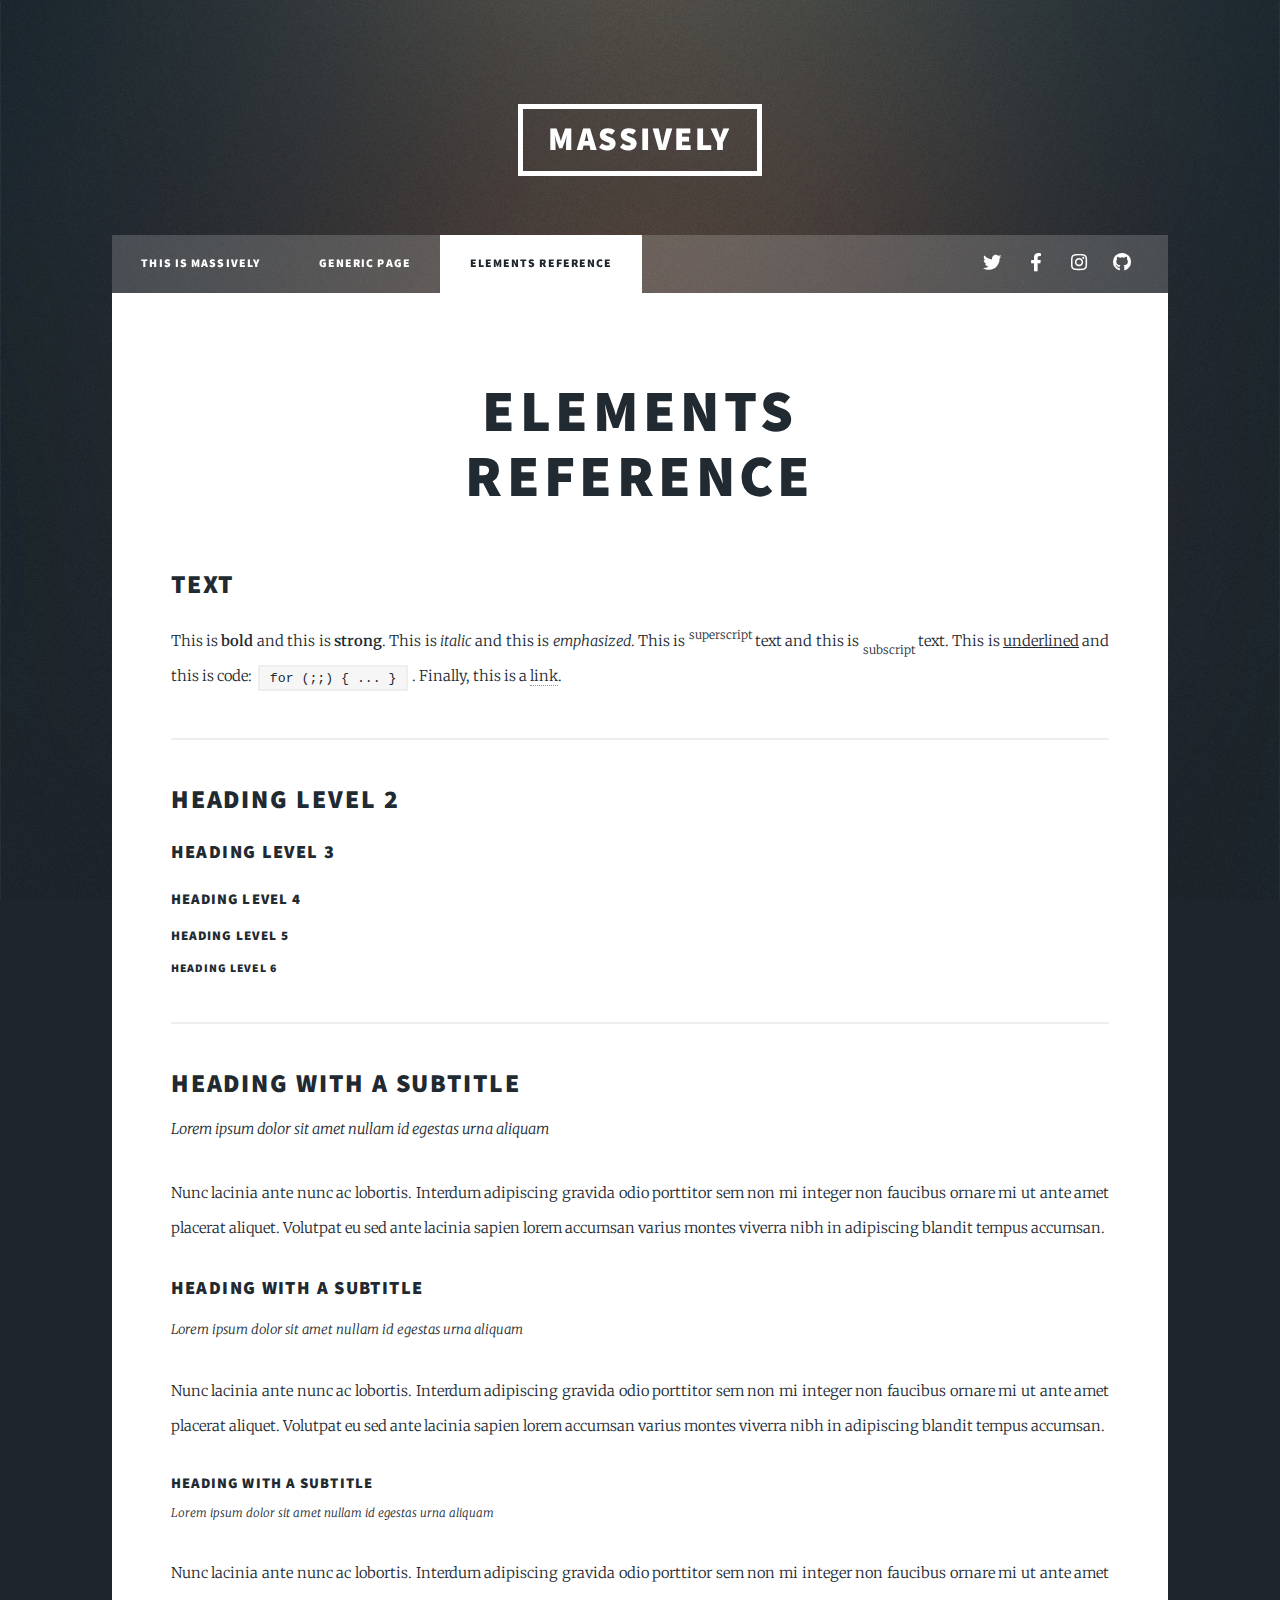
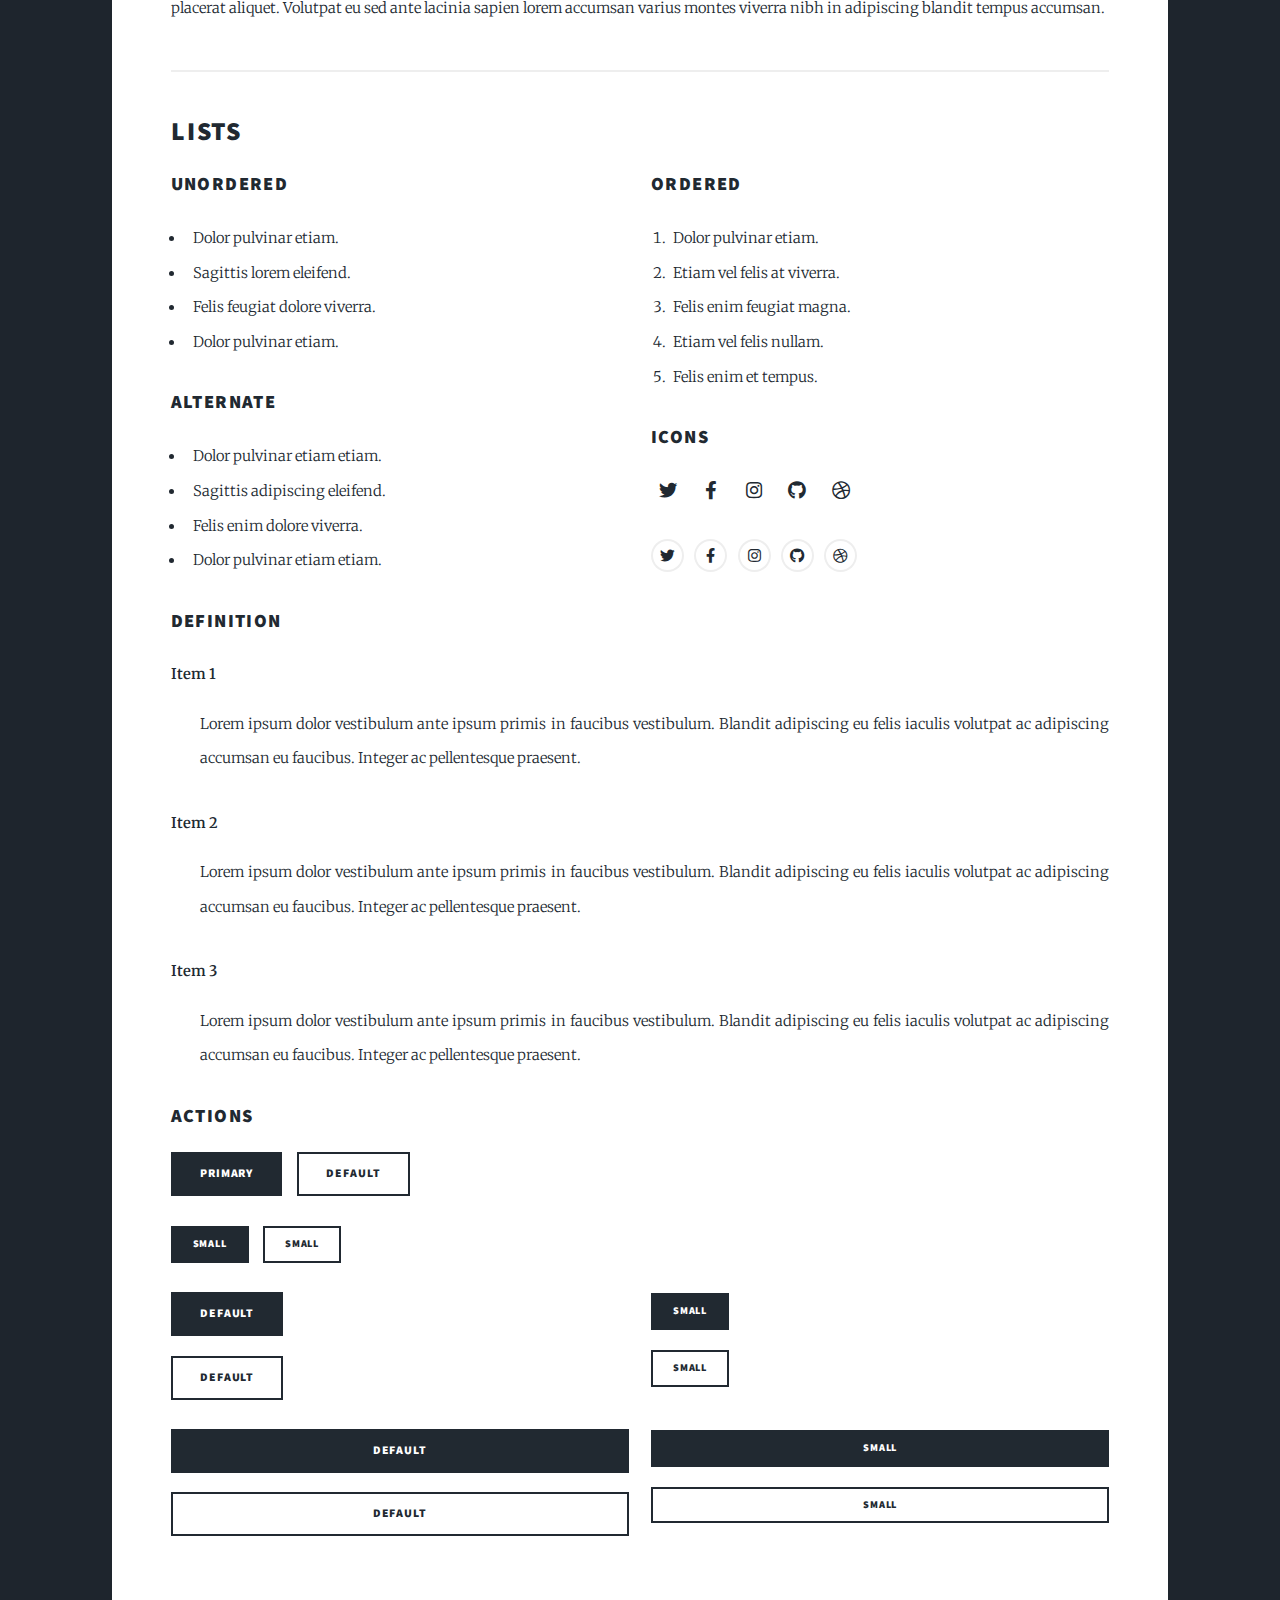
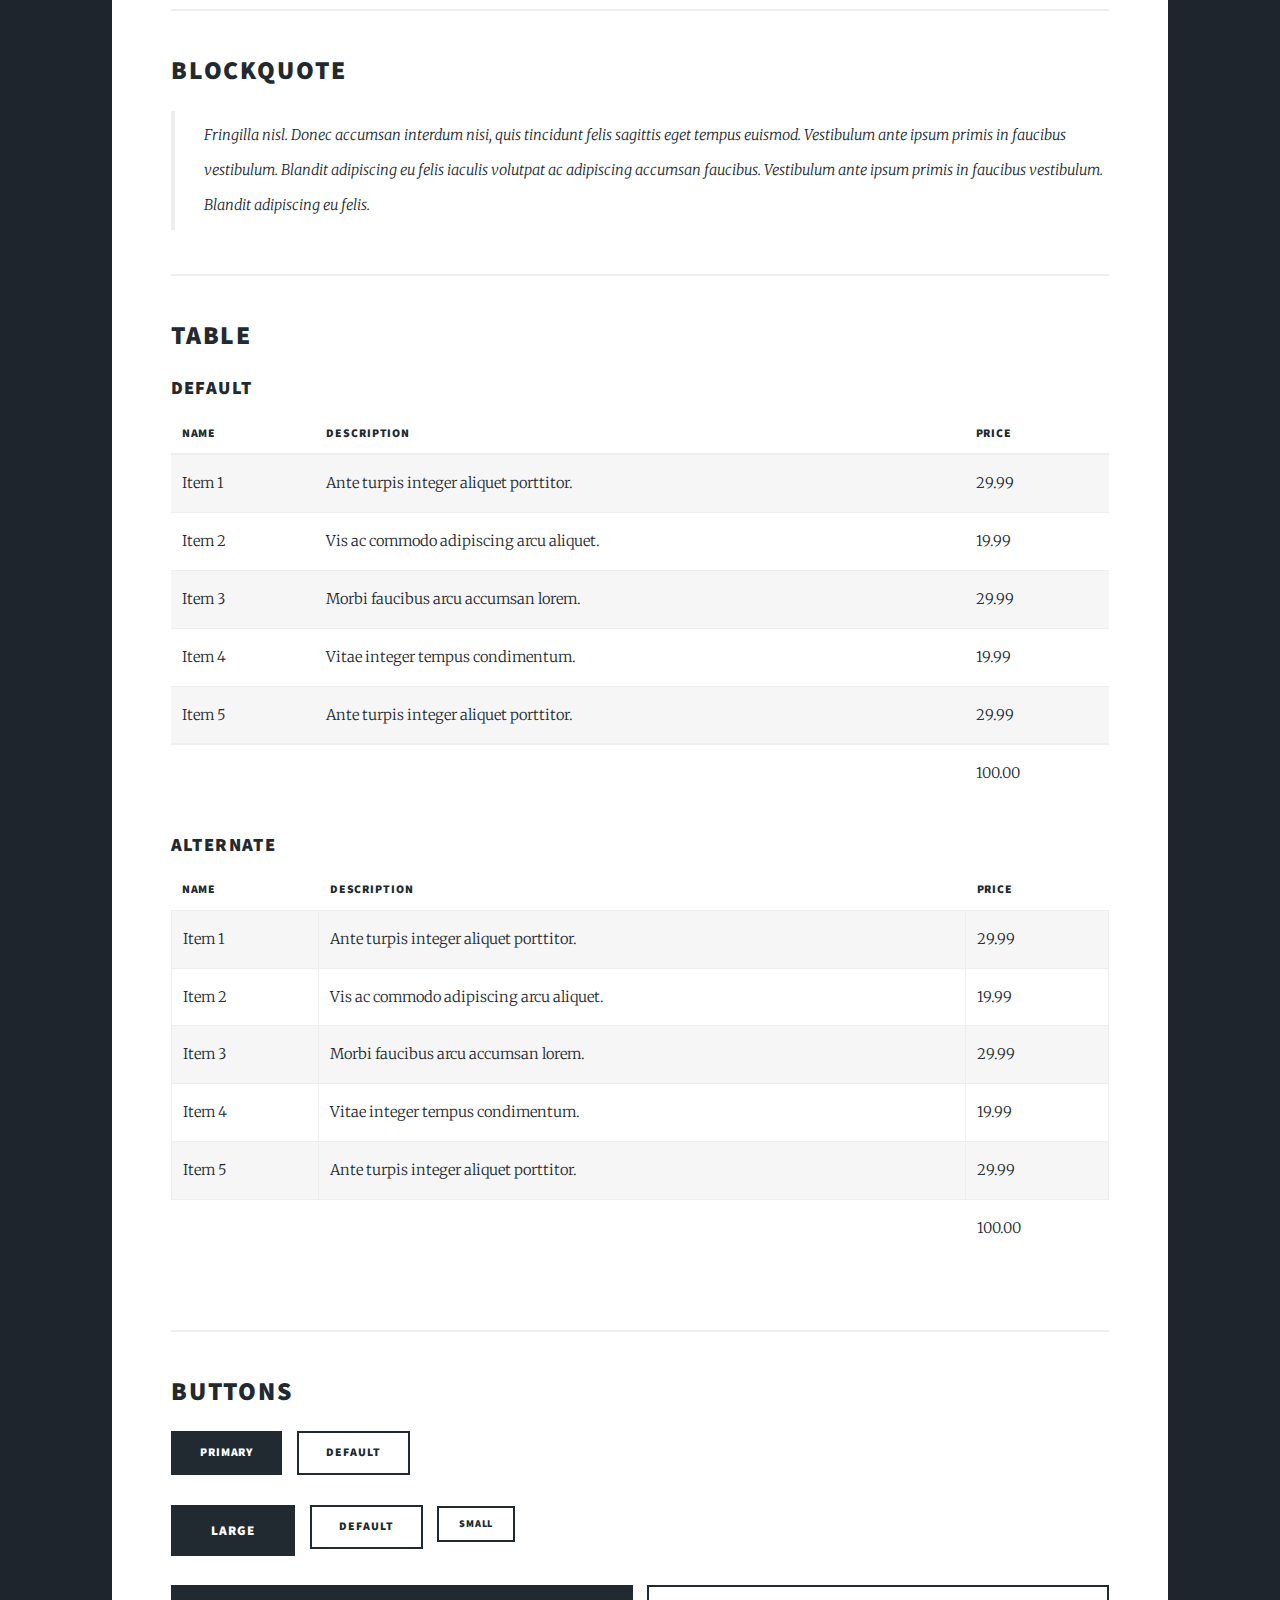
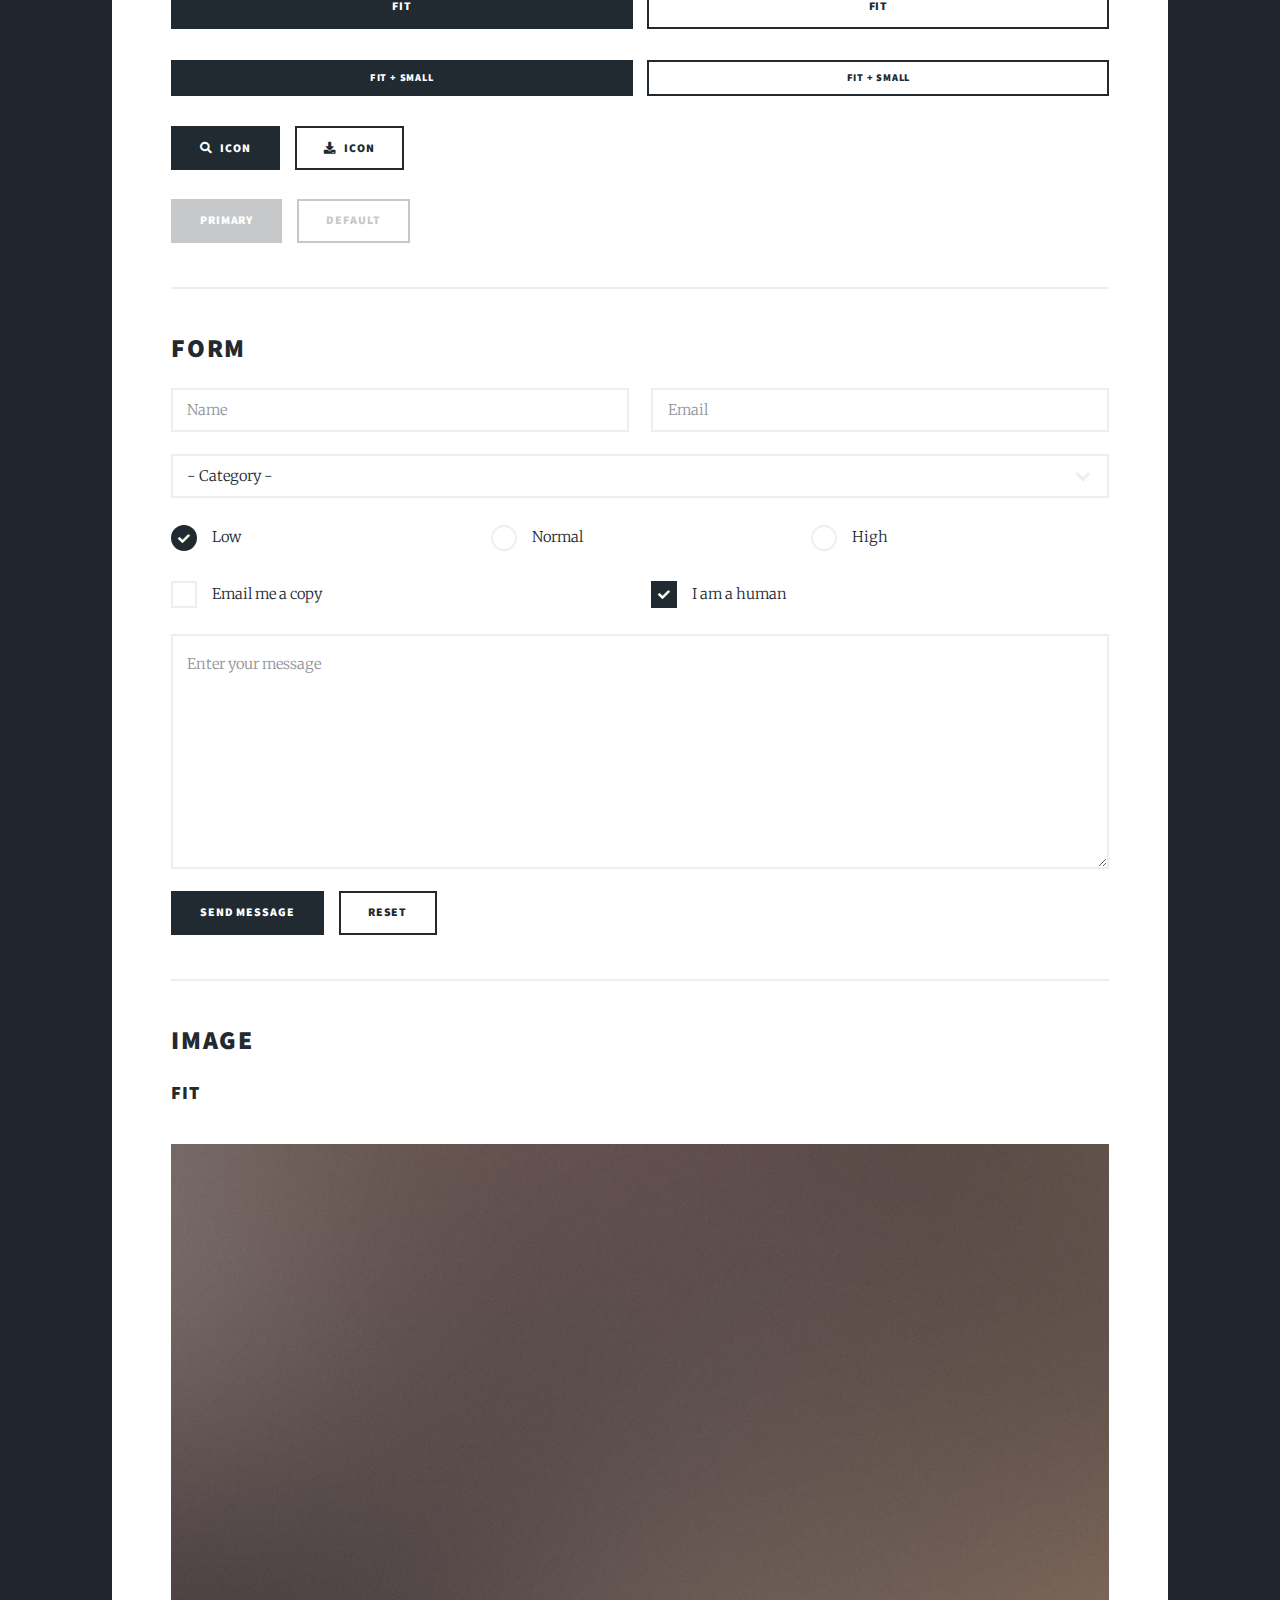
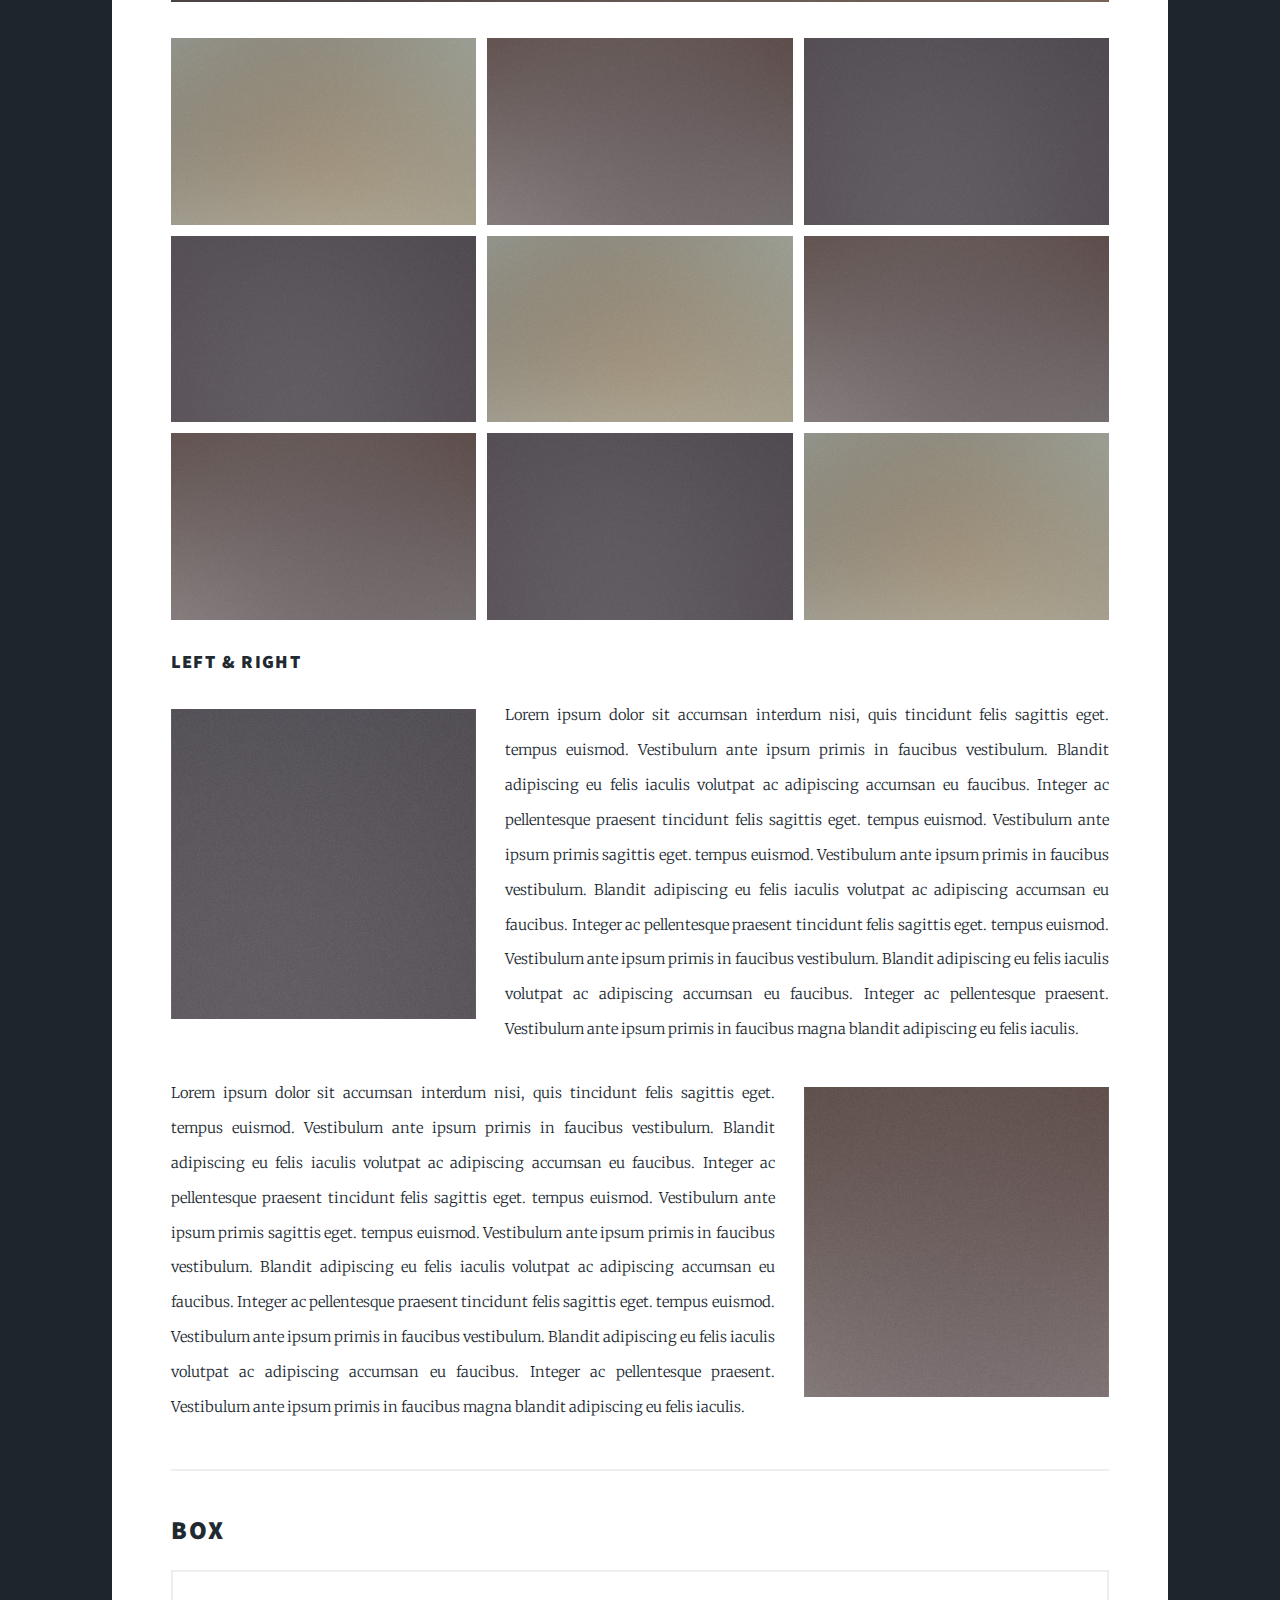
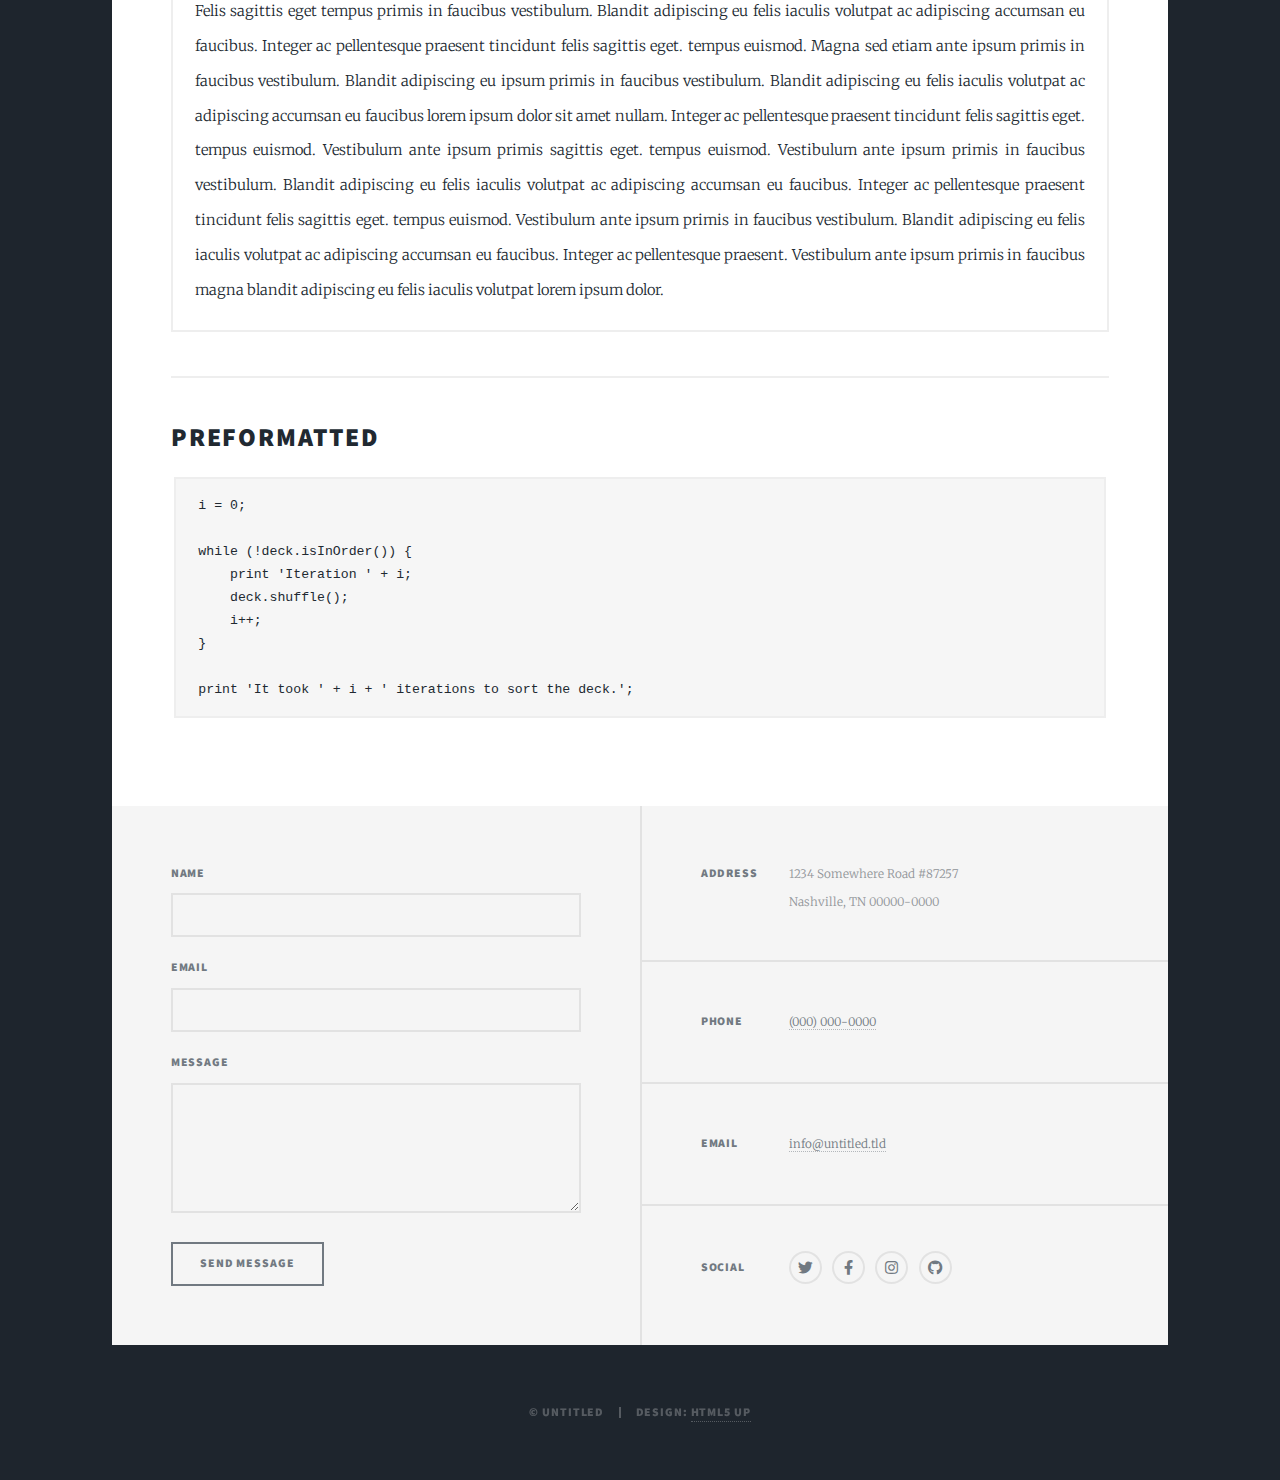
==== elements.html @ 4d69f9c3 "Initial file download from 'html5up'" ====
<!DOCTYPE HTML>
<!--
	Massively by HTML5 UP
	html5up.net | @ajlkn
	Free for personal and commercial use under the CCA 3.0 license (html5up.net/license)
-->
<html>
	<head>
		<title>Elements Reference - Massively by HTML5 UP</title>
		<meta charset="utf-8" />
		<meta name="viewport" content="width=device-width, initial-scale=1, user-scalable=no" />
		<link rel="stylesheet" href="assets/css/main.css" />
		<noscript><link rel="stylesheet" href="assets/css/noscript.css" /></noscript>
	</head>
	<body class="is-preload">

		<!-- Wrapper -->
			<div id="wrapper">

				<!-- Header -->
					<header id="header">
						<a href="index.html" class="logo">Massively</a>
					</header>

				<!-- Nav -->
					<nav id="nav">
						<ul class="links">
							<li><a href="index.html">This is Massively</a></li>
							<li><a href="generic.html">Generic Page</a></li>
							<li class="active"><a href="elements.html">Elements Reference</a></li>
						</ul>
						<ul class="icons">
							<li><a href="#" class="icon brands fa-twitter"><span class="label">Twitter</span></a></li>
							<li><a href="#" class="icon brands fa-facebook-f"><span class="label">Facebook</span></a></li>
							<li><a href="#" class="icon brands fa-instagram"><span class="label">Instagram</span></a></li>
							<li><a href="#" class="icon brands fa-github"><span class="label">GitHub</span></a></li>
						</ul>
					</nav>

				<!-- Main -->
					<div id="main">

						<!-- Post -->
							<section class="post">
								<header class="major">
									<h1>Elements<br />
									Reference</h1>
								</header>

								<!-- Text stuff -->
									<h2>Text</h2>
									<p>This is <b>bold</b> and this is <strong>strong</strong>. This is <i>italic</i> and this is <em>emphasized</em>.
									This is <sup>superscript</sup> text and this is <sub>subscript</sub> text.
									This is <u>underlined</u> and this is code: <code>for (;;) { ... }</code>.
									Finally, this is a <a href="#">link</a>.</p>
									<hr />
									<h2>Heading Level 2</h2>
									<h3>Heading Level 3</h3>
									<h4>Heading Level 4</h4>
									<h5>Heading Level 5</h5>
									<h6>Heading Level 6</h6>
									<hr />
									<header>
										<h2>Heading with a Subtitle</h2>
										<p>Lorem ipsum dolor sit amet nullam id egestas urna aliquam</p>
									</header>
									<p>Nunc lacinia ante nunc ac lobortis. Interdum adipiscing gravida odio porttitor sem non mi integer non faucibus ornare mi ut ante amet placerat aliquet. Volutpat eu sed ante lacinia sapien lorem accumsan varius montes viverra nibh in adipiscing blandit tempus accumsan.</p>
									<header>
										<h3>Heading with a Subtitle</h3>
										<p>Lorem ipsum dolor sit amet nullam id egestas urna aliquam</p>
									</header>
									<p>Nunc lacinia ante nunc ac lobortis. Interdum adipiscing gravida odio porttitor sem non mi integer non faucibus ornare mi ut ante amet placerat aliquet. Volutpat eu sed ante lacinia sapien lorem accumsan varius montes viverra nibh in adipiscing blandit tempus accumsan.</p>
									<header>
										<h4>Heading with a Subtitle</h4>
										<p>Lorem ipsum dolor sit amet nullam id egestas urna aliquam</p>
									</header>
									<p>Nunc lacinia ante nunc ac lobortis. Interdum adipiscing gravida odio porttitor sem non mi integer non faucibus ornare mi ut ante amet placerat aliquet. Volutpat eu sed ante lacinia sapien lorem accumsan varius montes viverra nibh in adipiscing blandit tempus accumsan.</p>

									<hr />

								<!-- Lists -->
									<h2>Lists</h2>
									<div class="row">
										<div class="col-6 col-12-small">

											<h3>Unordered</h3>
											<ul>
												<li>Dolor pulvinar etiam.</li>
												<li>Sagittis lorem eleifend.</li>
												<li>Felis feugiat dolore viverra.</li>
												<li>Dolor pulvinar etiam.</li>
											</ul>

											<h3>Alternate</h3>
											<ul class="alt">
												<li>Dolor pulvinar etiam etiam.</li>
												<li>Sagittis adipiscing eleifend.</li>
												<li>Felis enim dolore viverra.</li>
												<li>Dolor pulvinar etiam etiam.</li>
											</ul>

										</div>
										<div class="col-6 col-12-small">

											<h3>Ordered</h3>
											<ol>
												<li>Dolor pulvinar etiam.</li>
												<li>Etiam vel felis at viverra.</li>
												<li>Felis enim feugiat magna.</li>
												<li>Etiam vel felis nullam.</li>
												<li>Felis enim et tempus.</li>
											</ol>

											<h3>Icons</h3>
											<ul class="icons">
												<li><a href="#" class="icon brands fa-twitter"><span class="label">Twitter</span></a></li>
												<li><a href="#" class="icon brands fa-facebook-f"><span class="label">Facebook</span></a></li>
												<li><a href="#" class="icon brands fa-instagram"><span class="label">Instagram</span></a></li>
												<li><a href="#" class="icon brands fa-github"><span class="label">Github</span></a></li>
												<li><a href="#" class="icon brands fa-dribbble"><span class="label">Dribbble</span></a></li>
											</ul>
											<ul class="icons alt">
												<li><a href="#" class="icon brands alt fa-twitter"><span class="label">Twitter</span></a></li>
												<li><a href="#" class="icon brands alt fa-facebook-f"><span class="label">Facebook</span></a></li>
												<li><a href="#" class="icon brands alt fa-instagram"><span class="label">Instagram</span></a></li>
												<li><a href="#" class="icon brands alt fa-github"><span class="label">Github</span></a></li>
												<li><a href="#" class="icon brands alt fa-dribbble"><span class="label">Dribbble</span></a></li>
											</ul>

										</div>
									</div>
									<h3>Definition</h3>
									<dl>
										<dt>Item 1</dt>
										<dd>
											<p>Lorem ipsum dolor vestibulum ante ipsum primis in faucibus vestibulum. Blandit adipiscing eu felis iaculis volutpat ac adipiscing accumsan eu faucibus. Integer ac pellentesque praesent.</p>
										</dd>
										<dt>Item 2</dt>
										<dd>
											<p>Lorem ipsum dolor vestibulum ante ipsum primis in faucibus vestibulum. Blandit adipiscing eu felis iaculis volutpat ac adipiscing accumsan eu faucibus. Integer ac pellentesque praesent.</p>
										</dd>
										<dt>Item 3</dt>
										<dd>
											<p>Lorem ipsum dolor vestibulum ante ipsum primis in faucibus vestibulum. Blandit adipiscing eu felis iaculis volutpat ac adipiscing accumsan eu faucibus. Integer ac pellentesque praesent.</p>
										</dd>
									</dl>

									<h3>Actions</h3>
									<ul class="actions">
										<li><a href="#" class="button primary">Primary</a></li>
										<li><a href="#" class="button">Default</a></li>
									</ul>
									<ul class="actions small">
										<li><a href="#" class="button primary small">Small</a></li>
										<li><a href="#" class="button small">Small</a></li>
									</ul>
									<div class="row">
										<div class="col-6 col-12-small">
											<ul class="actions stacked">
												<li><a href="#" class="button primary">Default</a></li>
												<li><a href="#" class="button">Default</a></li>
											</ul>
										</div>
										<div class="col-6 col-12-small">
											<ul class="actions stacked">
												<li><a href="#" class="button primary small">Small</a></li>
												<li><a href="#" class="button small">Small</a></li>
											</ul>
										</div>
									</div>
									<div class="row">
										<div class="col-6 col-12-small">
											<ul class="actions stacked">
												<li><a href="#" class="button primary fit">Default</a></li>
												<li><a href="#" class="button fit">Default</a></li>
											</ul>
										</div>
										<div class="col-6 col-12-small">
											<ul class="actions stacked">
												<li><a href="#" class="button primary small fit">Small</a></li>
												<li><a href="#" class="button small fit">Small</a></li>
											</ul>
										</div>
									</div>

									<hr />

								<!-- Blockquote -->
									<h2>Blockquote</h2>
									<blockquote>Fringilla nisl. Donec accumsan interdum nisi, quis tincidunt felis sagittis eget tempus euismod. Vestibulum ante ipsum primis in faucibus vestibulum. Blandit adipiscing eu felis iaculis volutpat ac adipiscing accumsan faucibus. Vestibulum ante ipsum primis in faucibus vestibulum. Blandit adipiscing eu felis.</blockquote>

									<hr />

								<!-- Table -->
									<h2>Table</h2>

									<h3>Default</h3>
									<div class="table-wrapper">
										<table>
											<thead>
												<tr>
													<th>Name</th>
													<th>Description</th>
													<th>Price</th>
												</tr>
											</thead>
											<tbody>
												<tr>
													<td>Item 1</td>
													<td>Ante turpis integer aliquet porttitor.</td>
													<td>29.99</td>
												</tr>
												<tr>
													<td>Item 2</td>
													<td>Vis ac commodo adipiscing arcu aliquet.</td>
													<td>19.99</td>
												</tr>
												<tr>
													<td>Item 3</td>
													<td> Morbi faucibus arcu accumsan lorem.</td>
													<td>29.99</td>
												</tr>
												<tr>
													<td>Item 4</td>
													<td>Vitae integer tempus condimentum.</td>
													<td>19.99</td>
												</tr>
												<tr>
													<td>Item 5</td>
													<td>Ante turpis integer aliquet porttitor.</td>
													<td>29.99</td>
												</tr>
											</tbody>
											<tfoot>
												<tr>
													<td colspan="2"></td>
													<td>100.00</td>
												</tr>
											</tfoot>
										</table>
									</div>

									<h3>Alternate</h3>
									<div class="table-wrapper">
										<table class="alt">
											<thead>
												<tr>
													<th>Name</th>
													<th>Description</th>
													<th>Price</th>
												</tr>
											</thead>
											<tbody>
												<tr>
													<td>Item 1</td>
													<td>Ante turpis integer aliquet porttitor.</td>
													<td>29.99</td>
												</tr>
												<tr>
													<td>Item 2</td>
													<td>Vis ac commodo adipiscing arcu aliquet.</td>
													<td>19.99</td>
												</tr>
												<tr>
													<td>Item 3</td>
													<td> Morbi faucibus arcu accumsan lorem.</td>
													<td>29.99</td>
												</tr>
												<tr>
													<td>Item 4</td>
													<td>Vitae integer tempus condimentum.</td>
													<td>19.99</td>
												</tr>
												<tr>
													<td>Item 5</td>
													<td>Ante turpis integer aliquet porttitor.</td>
													<td>29.99</td>
												</tr>
											</tbody>
											<tfoot>
												<tr>
													<td colspan="2"></td>
													<td>100.00</td>
												</tr>
											</tfoot>
										</table>
									</div>

									<hr />

								<!-- Buttons -->
									<h2>Buttons</h2>
									<ul class="actions">
										<li><a href="#" class="button primary">Primary</a></li>
										<li><a href="#" class="button">Default</a></li>
									</ul>
									<ul class="actions">
										<li><a href="#" class="button primary large">Large</a></li>
										<li><a href="#" class="button">Default</a></li>
										<li><a href="#" class="button small">Small</a></li>
									</ul>
									<ul class="actions fit">
										<li><a href="#" class="button primary fit">Fit</a></li>
										<li><a href="#" class="button fit">Fit</a></li>
									</ul>
									<ul class="actions fit small">
										<li><a href="#" class="button primary fit small">Fit + Small</a></li>
										<li><a href="#" class="button fit small">Fit + Small</a></li>
									</ul>
									<ul class="actions">
										<li><a href="#" class="button primary icon solid fa-search">Icon</a></li>
										<li><a href="#" class="button icon solid fa-download">Icon</a></li>
									</ul>
									<ul class="actions">
										<li><span class="button primary disabled">Primary</span></li>
										<li><span class="button disabled">Default</span></li>
									</ul>

									<hr />

								<!-- Form -->
									<h2>Form</h2>

									<form method="post" action="#">
										<div class="row gtr-uniform">
											<div class="col-6 col-12-xsmall">
												<input type="text" name="demo-name" id="demo-name" value="" placeholder="Name" />
											</div>
											<div class="col-6 col-12-xsmall">
												<input type="email" name="demo-email" id="demo-email" value="" placeholder="Email" />
											</div>
											<!-- Break -->
											<div class="col-12">
												<select name="demo-category" id="demo-category">
													<option value="">- Category -</option>
													<option value="1">Manufacturing</option>
													<option value="1">Shipping</option>
													<option value="1">Administration</option>
													<option value="1">Human Resources</option>
												</select>
											</div>
											<!-- Break -->
											<div class="col-4 col-12-small">
												<input type="radio" id="demo-priority-low" name="demo-priority" checked>
												<label for="demo-priority-low">Low</label>
											</div>
											<div class="col-4 col-12-small">
												<input type="radio" id="demo-priority-normal" name="demo-priority">
												<label for="demo-priority-normal">Normal</label>
											</div>
											<div class="col-4 col-12-small">
												<input type="radio" id="demo-priority-high" name="demo-priority">
												<label for="demo-priority-high">High</label>
											</div>
											<!-- Break -->
											<div class="col-6 col-12-small">
												<input type="checkbox" id="demo-copy" name="demo-copy">
												<label for="demo-copy">Email me a copy</label>
											</div>
											<div class="col-6 col-12-small">
												<input type="checkbox" id="demo-human" name="demo-human" checked>
												<label for="demo-human">I am a human</label>
											</div>
											<!-- Break -->
											<div class="col-12">
												<textarea name="demo-message" id="demo-message" placeholder="Enter your message" rows="6"></textarea>
											</div>
											<!-- Break -->
											<div class="col-12">
												<ul class="actions">
													<li><input type="submit" value="Send Message" class="primary" /></li>
													<li><input type="reset" value="Reset" /></li>
												</ul>
											</div>
										</div>
									</form>

									<hr />

								<!-- Image -->
									<h2>Image</h2>

									<h3>Fit</h3>
									<span class="image fit"><img src="images/pic01.jpg" alt="" /></span>
									<div class="box alt">
										<div class="row gtr-50 gtr-uniform">
											<div class="col-4"><span class="image fit"><img src="images/pic02.jpg" alt="" /></span></div>
											<div class="col-4"><span class="image fit"><img src="images/pic03.jpg" alt="" /></span></div>
											<div class="col-4"><span class="image fit"><img src="images/pic04.jpg" alt="" /></span></div>
											<!-- Break -->
											<div class="col-4"><span class="image fit"><img src="images/pic04.jpg" alt="" /></span></div>
											<div class="col-4"><span class="image fit"><img src="images/pic02.jpg" alt="" /></span></div>
											<div class="col-4"><span class="image fit"><img src="images/pic03.jpg" alt="" /></span></div>
											<!-- Break -->
											<div class="col-4"><span class="image fit"><img src="images/pic03.jpg" alt="" /></span></div>
											<div class="col-4"><span class="image fit"><img src="images/pic04.jpg" alt="" /></span></div>
											<div class="col-4"><span class="image fit"><img src="images/pic02.jpg" alt="" /></span></div>
										</div>
									</div>

									<h3>Left &amp; Right</h3>
									<p><span class="image left"><img src="images/pic08.jpg" alt="" /></span>Lorem ipsum dolor sit accumsan interdum nisi, quis tincidunt felis sagittis eget. tempus euismod. Vestibulum ante ipsum primis in faucibus vestibulum. Blandit adipiscing eu felis iaculis volutpat ac adipiscing accumsan eu faucibus. Integer ac pellentesque praesent tincidunt felis sagittis eget. tempus euismod. Vestibulum ante ipsum primis sagittis eget. tempus euismod. Vestibulum ante ipsum primis in faucibus vestibulum. Blandit adipiscing eu felis iaculis volutpat ac adipiscing accumsan eu faucibus. Integer ac pellentesque praesent tincidunt felis sagittis eget. tempus euismod. Vestibulum ante ipsum primis in faucibus vestibulum. Blandit adipiscing eu felis iaculis volutpat ac adipiscing accumsan eu faucibus. Integer ac pellentesque praesent. Vestibulum ante ipsum primis in faucibus magna blandit adipiscing eu felis iaculis.</p>
									<p><span class="image right"><img src="images/pic09.jpg" alt="" /></span>Lorem ipsum dolor sit accumsan interdum nisi, quis tincidunt felis sagittis eget. tempus euismod. Vestibulum ante ipsum primis in faucibus vestibulum. Blandit adipiscing eu felis iaculis volutpat ac adipiscing accumsan eu faucibus. Integer ac pellentesque praesent tincidunt felis sagittis eget. tempus euismod. Vestibulum ante ipsum primis sagittis eget. tempus euismod. Vestibulum ante ipsum primis in faucibus vestibulum. Blandit adipiscing eu felis iaculis volutpat ac adipiscing accumsan eu faucibus. Integer ac pellentesque praesent tincidunt felis sagittis eget. tempus euismod. Vestibulum ante ipsum primis in faucibus vestibulum. Blandit adipiscing eu felis iaculis volutpat ac adipiscing accumsan eu faucibus. Integer ac pellentesque praesent. Vestibulum ante ipsum primis in faucibus magna blandit adipiscing eu felis iaculis.</p>

									<hr />

								<!-- Box -->
									<h2>Box</h2>
									<div class="box">
										<p>Felis sagittis eget tempus primis in faucibus vestibulum. Blandit adipiscing eu felis iaculis volutpat ac adipiscing accumsan eu faucibus. Integer ac pellentesque praesent tincidunt felis sagittis eget. tempus euismod. Magna sed etiam ante ipsum primis in faucibus vestibulum. Blandit adipiscing eu ipsum primis in faucibus vestibulum. Blandit adipiscing eu felis iaculis volutpat ac adipiscing accumsan eu faucibus lorem ipsum dolor sit amet nullam. Integer ac pellentesque praesent tincidunt felis sagittis eget. tempus euismod. Vestibulum ante ipsum primis sagittis eget. tempus euismod. Vestibulum ante ipsum primis in faucibus vestibulum. Blandit adipiscing eu felis iaculis volutpat ac adipiscing accumsan eu faucibus. Integer ac pellentesque praesent tincidunt felis sagittis eget. tempus euismod. Vestibulum ante ipsum primis in faucibus vestibulum. Blandit adipiscing eu felis iaculis volutpat ac adipiscing accumsan eu faucibus. Integer ac pellentesque praesent. Vestibulum ante ipsum primis in faucibus magna blandit adipiscing eu felis iaculis volutpat lorem ipsum dolor.</p>
									</div>

									<hr />

								<!-- Preformatted Code -->
									<h2>Preformatted</h2>
									<pre><code>i = 0;

while (!deck.isInOrder()) {
    print 'Iteration ' + i;
    deck.shuffle();
    i++;
}

print 'It took ' + i + ' iterations to sort the deck.';
</code></pre>

							</section>

					</div>

				<!-- Footer -->
					<footer id="footer">
						<section>
							<form method="post" action="#">
								<div class="fields">
									<div class="field">
										<label for="name">Name</label>
										<input type="text" name="name" id="name" />
									</div>
									<div class="field">
										<label for="email">Email</label>
										<input type="text" name="email" id="email" />
									</div>
									<div class="field">
										<label for="message">Message</label>
										<textarea name="message" id="message" rows="3"></textarea>
									</div>
								</div>
								<ul class="actions">
									<li><input type="submit" value="Send Message" /></li>
								</ul>
							</form>
						</section>
						<section class="split contact">
							<section class="alt">
								<h3>Address</h3>
								<p>1234 Somewhere Road #87257<br />
								Nashville, TN 00000-0000</p>
							</section>
							<section>
								<h3>Phone</h3>
								<p><a href="#">(000) 000-0000</a></p>
							</section>
							<section>
								<h3>Email</h3>
								<p><a href="#">info@untitled.tld</a></p>
							</section>
							<section>
								<h3>Social</h3>
								<ul class="icons alt">
									<li><a href="#" class="icon brands alt fa-twitter"><span class="label">Twitter</span></a></li>
									<li><a href="#" class="icon brands alt fa-facebook-f"><span class="label">Facebook</span></a></li>
									<li><a href="#" class="icon brands alt fa-instagram"><span class="label">Instagram</span></a></li>
									<li><a href="#" class="icon brands alt fa-github"><span class="label">GitHub</span></a></li>
								</ul>
							</section>
						</section>
					</footer>

				<!-- Copyright -->
					<div id="copyright">
						<ul><li>&copy; Untitled</li><li>Design: <a href="https://html5up.net">HTML5 UP</a></li></ul>
					</div>

			</div>

		<!-- Scripts -->
			<script src="assets/js/jquery.min.js"></script>
			<script src="assets/js/jquery.scrollex.min.js"></script>
			<script src="assets/js/jquery.scrolly.min.js"></script>
			<script src="assets/js/browser.min.js"></script>
			<script src="assets/js/breakpoints.min.js"></script>
			<script src="assets/js/util.js"></script>
			<script src="assets/js/main.js"></script>

	</body>
</html>
---- assets/css/main.css ----
@import url(fontawesome-all.min.css);
@import url("https://fonts.googleapis.com/css?family=Merriweather:300,700,300italic,700italic|Source+Sans+Pro:900");

/*
	Massively by HTML5 UP
	html5up.net | @ajlkn
	Free for personal and commercial use under the CCA 3.0 license (html5up.net/license)
*/

html, body, div, span, applet, object,
iframe, h1, h2, h3, h4, h5, h6, p, blockquote,
pre, a, abbr, acronym, address, big, cite,
code, del, dfn, em, img, ins, kbd, q, s, samp,
small, strike, strong, sub, sup, tt, var, b,
u, i, center, dl, dt, dd, ol, ul, li, fieldset,
form, label, legend, table, caption, tbody,
tfoot, thead, tr, th, td, article, aside,
canvas, details, embed, figure, figcaption,
footer, header, hgroup, menu, nav, output, ruby,
section, summary, time, mark, audio, video {
	margin: 0;
	padding: 0;
	border: 0;
	font-size: 100%;
	font: inherit;
	vertical-align: baseline;}

article, aside, details, figcaption, figure,
footer, header, hgroup, menu, nav, section {
	display: block;}

body {
	line-height: 1;
}

ol, ul {
	list-style: none;
}

blockquote, q {
	quotes: none;
}

	blockquote:before, blockquote:after, q:before, q:after {
		content: '';
		content: none;
	}

table {
	border-collapse: collapse;
	border-spacing: 0;
}

body {
	-webkit-text-size-adjust: none;
}

mark {
	background-color: transparent;
	color: inherit;
}

input::-moz-focus-inner {
	border: 0;
	padding: 0;
}

input, select, textarea {
	-moz-appearance: none;
	-webkit-appearance: none;
	-ms-appearance: none;
	appearance: none;
}

/* Basic */

	@-ms-viewport {
		width: device-width;
	}

	body {
		-ms-overflow-style: scrollbar;
	}

	@media screen and (max-width: 480px) {

		html, body {
			min-width: 320px;
		}

	}

	html {
		box-sizing: border-box;
	}

	*, *:before, *:after {
		box-sizing: inherit;
	}

	body {
		background-color: #1e252d;
	}

		body.is-preload *, body.is-preload *:before, body.is-preload *:after {
			-moz-animation: none !important;
			-webkit-animation: none !important;
			-ms-animation: none !important;
			animation: none !important;
			-moz-transition: none !important;
			-webkit-transition: none !important;
			-ms-transition: none !important;
			transition: none !important;
		}

/* Type */

	html {
		font-size: 16pt;
	}

		@media screen and (max-width: 1680px) {

			html {
				font-size: 12pt;
			}

		}

		@media screen and (max-width: 1280px) {

			html {
				font-size: 11pt;
			}

		}

		@media screen and (max-width: 360px) {

			html {
				font-size: 10pt;
			}

		}

	body {
		color: #212931;
	}

	body, input, select, textarea {
		font-family: "Merriweather", Georgia, serif;
		font-weight: 300;
		font-size: 1rem;
		line-height: 2.375;
	}

	a {
		-moz-transition: color 0.2s ease-in-out, background-color 0.2s ease-in-out, border-color 0.2s ease-in-out, box-shadow 0.2s ease-in-out;
		-webkit-transition: color 0.2s ease-in-out, background-color 0.2s ease-in-out, border-color 0.2s ease-in-out, box-shadow 0.2s ease-in-out;
		-ms-transition: color 0.2s ease-in-out, background-color 0.2s ease-in-out, border-color 0.2s ease-in-out, box-shadow 0.2s ease-in-out;
		transition: color 0.2s ease-in-out, background-color 0.2s ease-in-out, border-color 0.2s ease-in-out, box-shadow 0.2s ease-in-out;
		border-bottom: dotted 1px;
		text-decoration: none;
	}

		a:hover {
			border-bottom-color: transparent;
		}

	strong, b {
		font-weight: 600;
	}

	em, i {
		font-style: italic;
	}

	p {
		text-align: justify;
		margin: 0 0 2rem 0;
	}

	h1, h2, h3, h4, h5, h6 {
		font-family: "Source Sans Pro", Helvetica, sans-serif;
		font-weight: 900;
		line-height: 1.5;
		letter-spacing: 0.075em;
		text-transform: uppercase;
		margin: 0 0 1rem 0;
	}

		h1 a, h2 a, h3 a, h4 a, h5 a, h6 a {
			border-bottom: 0;
			color: inherit;
			text-decoration: none;
		}

	h1 {
		font-size: 4rem;
		line-height: 1.1;
		margin: 0 0 2rem 0;
	}

	h2 {
		font-size: 1.75rem;
		line-height: 1.3;
		margin: 0 0 1.5rem 0;
	}

	h3 {
		font-size: 1.25rem;
		margin: 0 0 1.5rem 0;
	}

	h4 {
		font-size: 1rem;
	}

	h5 {
		font-size: 0.9rem;
	}

	h6 {
		font-size: 0.8rem;
	}

	sub {
		font-size: 0.8rem;
		position: relative;
		top: 0.5rem;
	}

	sup {
		font-size: 0.8rem;
		position: relative;
		top: -0.5rem;
	}

	blockquote {
		border-left: solid 4px;
		font-style: italic;
		margin: 0 0 2rem 0;
		padding: 0.5rem 0 0.5rem 2rem;
	}

	code {
		border: solid 2px;
		font-family: "Courier New", monospace;
		font-size: 0.9rem;
		margin: 0 0.25rem;
		padding: 0.25rem 0.65rem;
	}

	pre {
		-webkit-overflow-scrolling: touch;
		font-family: "Courier New", monospace;
		font-size: 0.9rem;
		margin: 0 0 2rem 0;
	}

		pre code {
			display: block;
			line-height: 1.75;
			padding: 1rem 1.5rem;
			overflow-x: auto;
		}

	hr {
		border: 0;
		border-bottom: solid 2px;
		margin: 3rem 0;
	}

		hr.major {
			margin: 5rem 0;
		}

	.align-left {
		text-align: left;
	}

	.align-center {
		text-align: center;
	}

	.align-right {
		text-align: right;
	}

	input, select, textarea {
		color: #212931;
	}

	a {
		color: #212931;
		border-bottom-color: rgba(33, 41, 49, 0.5);
	}

		a:hover {
			border-bottom-color: transparent;
			color: #18bfef !important;
		}

	strong, b {
		color: #212931;
	}

	h1, h2, h3, h4, h5, h6 {
		color: #212931;
	}

	blockquote {
		border-left-color: #eeeeee;
	}

	code {
		background: rgba(220, 220, 220, 0.25);
		border-color: #eeeeee;
	}

	hr {
		border-bottom-color: #eeeeee;
	}

/* Row */

	.row {
		display: flex;
		flex-wrap: wrap;
		box-sizing: border-box;
		align-items: stretch;
	}

		.row > * {
			box-sizing: border-box;
		}

		.row.gtr-uniform > * > :last-child {
			margin-bottom: 0;
		}

		.row.aln-left {
			justify-content: flex-start;
		}

		.row.aln-center {
			justify-content: center;
		}

		.row.aln-right {
			justify-content: flex-end;
		}

		.row.aln-top {
			align-items: flex-start;
		}

		.row.aln-middle {
			align-items: center;
		}

		.row.aln-bottom {
			align-items: flex-end;
		}

		.row > .imp {
			order: -1;
		}

		.row > .col-1 {
			width: 8.33333%;
		}

		.row > .off-1 {
			margin-left: 8.33333%;
		}

		.row > .col-2 {
			width: 16.66667%;
		}

		.row > .off-2 {
			margin-left: 16.66667%;
		}

		.row > .col-3 {
			width: 25%;
		}

		.row > .off-3 {
			margin-left: 25%;
		}

		.row > .col-4 {
			width: 33.33333%;
		}

		.row > .off-4 {
			margin-left: 33.33333%;
		}

		.row > .col-5 {
			width: 41.66667%;
		}

		.row > .off-5 {
			margin-left: 41.66667%;
		}

		.row > .col-6 {
			width: 50%;
		}

		.row > .off-6 {
			margin-left: 50%;
		}

		.row > .col-7 {
			width: 58.33333%;
		}

		.row > .off-7 {
			margin-left: 58.33333%;
		}

		.row > .col-8 {
			width: 66.66667%;
		}

		.row > .off-8 {
			margin-left: 66.66667%;
		}

		.row > .col-9 {
			width: 75%;
		}

		.row > .off-9 {
			margin-left: 75%;
		}

		.row > .col-10 {
			width: 83.33333%;
		}

		.row > .off-10 {
			margin-left: 83.33333%;
		}

		.row > .col-11 {
			width: 91.66667%;
		}

		.row > .off-11 {
			margin-left: 91.66667%;
		}

		.row > .col-12 {
			width: 100%;
		}

		.row > .off-12 {
			margin-left: 100%;
		}

		.row.gtr-0 {
			margin-top: 0;
			margin-left: 0rem;
		}

			.row.gtr-0 > * {
				padding: 0 0 0 0rem;
			}

			.row.gtr-0.gtr-uniform {
				margin-top: 0rem;
			}

				.row.gtr-0.gtr-uniform > * {
					padding-top: 0rem;
				}

		.row.gtr-25 {
			margin-top: 0;
			margin-left: -0.375rem;
		}

			.row.gtr-25 > * {
				padding: 0 0 0 0.375rem;
			}

			.row.gtr-25.gtr-uniform {
				margin-top: -0.375rem;
			}

				.row.gtr-25.gtr-uniform > * {
					padding-top: 0.375rem;
				}

		.row.gtr-50 {
			margin-top: 0;
			margin-left: -0.75rem;
		}

			.row.gtr-50 > * {
				padding: 0 0 0 0.75rem;
			}

			.row.gtr-50.gtr-uniform {
				margin-top: -0.75rem;
			}

				.row.gtr-50.gtr-uniform > * {
					padding-top: 0.75rem;
				}

		.row {
			margin-top: 0;
			margin-left: -1.5rem;
		}

			.row > * {
				padding: 0 0 0 1.5rem;
			}

			.row.gtr-uniform {
				margin-top: -1.5rem;
			}

				.row.gtr-uniform > * {
					padding-top: 1.5rem;
				}

		.row.gtr-150 {
			margin-top: 0;
			margin-left: -2.25rem;
		}

			.row.gtr-150 > * {
				padding: 0 0 0 2.25rem;
			}

			.row.gtr-150.gtr-uniform {
				margin-top: -2.25rem;
			}

				.row.gtr-150.gtr-uniform > * {
					padding-top: 2.25rem;
				}

		.row.gtr-200 {
			margin-top: 0;
			margin-left: -3rem;
		}

			.row.gtr-200 > * {
				padding: 0 0 0 3rem;
			}

			.row.gtr-200.gtr-uniform {
				margin-top: -3rem;
			}

				.row.gtr-200.gtr-uniform > * {
					padding-top: 3rem;
				}

		@media screen and (max-width: 1680px) {

			.row {
				display: flex;
				flex-wrap: wrap;
				box-sizing: border-box;
				align-items: stretch;
			}

				.row > * {
					box-sizing: border-box;
				}

				.row.gtr-uniform > * > :last-child {
					margin-bottom: 0;
				}

				.row.aln-left {
					justify-content: flex-start;
				}

				.row.aln-center {
					justify-content: center;
				}

				.row.aln-right {
					justify-content: flex-end;
				}

				.row.aln-top {
					align-items: flex-start;
				}

				.row.aln-middle {
					align-items: center;
				}

				.row.aln-bottom {
					align-items: flex-end;
				}

				.row > .imp-xlarge {
					order: -1;
				}

				.row > .col-1-xlarge {
					width: 8.33333%;
				}

				.row > .off-1-xlarge {
					margin-left: 8.33333%;
				}

				.row > .col-2-xlarge {
					width: 16.66667%;
				}

				.row > .off-2-xlarge {
					margin-left: 16.66667%;
				}

				.row > .col-3-xlarge {
					width: 25%;
				}

				.row > .off-3-xlarge {
					margin-left: 25%;
				}

				.row > .col-4-xlarge {
					width: 33.33333%;
				}

				.row > .off-4-xlarge {
					margin-left: 33.33333%;
				}

				.row > .col-5-xlarge {
					width: 41.66667%;
				}

				.row > .off-5-xlarge {
					margin-left: 41.66667%;
				}

				.row > .col-6-xlarge {
					width: 50%;
				}

				.row > .off-6-xlarge {
					margin-left: 50%;
				}

				.row > .col-7-xlarge {
					width: 58.33333%;
				}

				.row > .off-7-xlarge {
					margin-left: 58.33333%;
				}

				.row > .col-8-xlarge {
					width: 66.66667%;
				}

				.row > .off-8-xlarge {
					margin-left: 66.66667%;
				}

				.row > .col-9-xlarge {
					width: 75%;
				}

				.row > .off-9-xlarge {
					margin-left: 75%;
				}

				.row > .col-10-xlarge {
					width: 83.33333%;
				}

				.row > .off-10-xlarge {
					margin-left: 83.33333%;
				}

				.row > .col-11-xlarge {
					width: 91.66667%;
				}

				.row > .off-11-xlarge {
					margin-left: 91.66667%;
				}

				.row > .col-12-xlarge {
					width: 100%;
				}

				.row > .off-12-xlarge {
					margin-left: 100%;
				}

				.row.gtr-0 {
					margin-top: 0;
					margin-left: 0rem;
				}

					.row.gtr-0 > * {
						padding: 0 0 0 0rem;
					}

					.row.gtr-0.gtr-uniform {
						margin-top: 0rem;
					}

						.row.gtr-0.gtr-uniform > * {
							padding-top: 0rem;
						}

				.row.gtr-25 {
					margin-top: 0;
					margin-left: -0.375rem;
				}

					.row.gtr-25 > * {
						padding: 0 0 0 0.375rem;
					}

					.row.gtr-25.gtr-uniform {
						margin-top: -0.375rem;
					}

						.row.gtr-25.gtr-uniform > * {
							padding-top: 0.375rem;
						}

				.row.gtr-50 {
					margin-top: 0;
					margin-left: -0.75rem;
				}

					.row.gtr-50 > * {
						padding: 0 0 0 0.75rem;
					}

					.row.gtr-50.gtr-uniform {
						margin-top: -0.75rem;
					}

						.row.gtr-50.gtr-uniform > * {
							padding-top: 0.75rem;
						}

				.row {
					margin-top: 0;
					margin-left: -1.5rem;
				}

					.row > * {
						padding: 0 0 0 1.5rem;
					}

					.row.gtr-uniform {
						margin-top: -1.5rem;
					}

						.row.gtr-uniform > * {
							padding-top: 1.5rem;
						}

				.row.gtr-150 {
					margin-top: 0;
					margin-left: -2.25rem;
				}

					.row.gtr-150 > * {
						padding: 0 0 0 2.25rem;
					}

					.row.gtr-150.gtr-uniform {
						margin-top: -2.25rem;
					}

						.row.gtr-150.gtr-uniform > * {
							padding-top: 2.25rem;
						}

				.row.gtr-200 {
					margin-top: 0;
					margin-left: -3rem;
				}

					.row.gtr-200 > * {
						padding: 0 0 0 3rem;
					}

					.row.gtr-200.gtr-uniform {
						margin-top: -3rem;
					}

						.row.gtr-200.gtr-uniform > * {
							padding-top: 3rem;
						}

		}

		@media screen and (max-width: 1280px) {

			.row {
				display: flex;
				flex-wrap: wrap;
				box-sizing: border-box;
				align-items: stretch;
			}

				.row > * {
					box-sizing: border-box;
				}

				.row.gtr-uniform > * > :last-child {
					margin-bottom: 0;
				}

				.row.aln-left {
					justify-content: flex-start;
				}

				.row.aln-center {
					justify-content: center;
				}

				.row.aln-right {
					justify-content: flex-end;
				}

				.row.aln-top {
					align-items: flex-start;
				}

				.row.aln-middle {
					align-items: center;
				}

				.row.aln-bottom {
					align-items: flex-end;
				}

				.row > .imp-large {
					order: -1;
				}

				.row > .col-1-large {
					width: 8.33333%;
				}

				.row > .off-1-large {
					margin-left: 8.33333%;
				}

				.row > .col-2-large {
					width: 16.66667%;
				}

				.row > .off-2-large {
					margin-left: 16.66667%;
				}

				.row > .col-3-large {
					width: 25%;
				}

				.row > .off-3-large {
					margin-left: 25%;
				}

				.row > .col-4-large {
					width: 33.33333%;
				}

				.row > .off-4-large {
					margin-left: 33.33333%;
				}

				.row > .col-5-large {
					width: 41.66667%;
				}

				.row > .off-5-large {
					margin-left: 41.66667%;
				}

				.row > .col-6-large {
					width: 50%;
				}

				.row > .off-6-large {
					margin-left: 50%;
				}

				.row > .col-7-large {
					width: 58.33333%;
				}

				.row > .off-7-large {
					margin-left: 58.33333%;
				}

				.row > .col-8-large {
					width: 66.66667%;
				}

				.row > .off-8-large {
					margin-left: 66.66667%;
				}

				.row > .col-9-large {
					width: 75%;
				}

				.row > .off-9-large {
					margin-left: 75%;
				}

				.row > .col-10-large {
					width: 83.33333%;
				}

				.row > .off-10-large {
					margin-left: 83.33333%;
				}

				.row > .col-11-large {
					width: 91.66667%;
				}

				.row > .off-11-large {
					margin-left: 91.66667%;
				}

				.row > .col-12-large {
					width: 100%;
				}

				.row > .off-12-large {
					margin-left: 100%;
				}

				.row.gtr-0 {
					margin-top: 0;
					margin-left: 0rem;
				}

					.row.gtr-0 > * {
						padding: 0 0 0 0rem;
					}

					.row.gtr-0.gtr-uniform {
						margin-top: 0rem;
					}

						.row.gtr-0.gtr-uniform > * {
							padding-top: 0rem;
						}

				.row.gtr-25 {
					margin-top: 0;
					margin-left: -0.375rem;
				}

					.row.gtr-25 > * {
						padding: 0 0 0 0.375rem;
					}

					.row.gtr-25.gtr-uniform {
						margin-top: -0.375rem;
					}

						.row.gtr-25.gtr-uniform > * {
							padding-top: 0.375rem;
						}

				.row.gtr-50 {
					margin-top: 0;
					margin-left: -0.75rem;
				}

					.row.gtr-50 > * {
						padding: 0 0 0 0.75rem;
					}

					.row.gtr-50.gtr-uniform {
						margin-top: -0.75rem;
					}

						.row.gtr-50.gtr-uniform > * {
							padding-top: 0.75rem;
						}

				.row {
					margin-top: 0;
					margin-left: -1.5rem;
				}

					.row > * {
						padding: 0 0 0 1.5rem;
					}

					.row.gtr-uniform {
						margin-top: -1.5rem;
					}

						.row.gtr-uniform > * {
							padding-top: 1.5rem;
						}

				.row.gtr-150 {
					margin-top: 0;
					margin-left: -2.25rem;
				}

					.row.gtr-150 > * {
						padding: 0 0 0 2.25rem;
					}

					.row.gtr-150.gtr-uniform {
						margin-top: -2.25rem;
					}

						.row.gtr-150.gtr-uniform > * {
							padding-top: 2.25rem;
						}

				.row.gtr-200 {
					margin-top: 0;
					margin-left: -3rem;
				}

					.row.gtr-200 > * {
						padding: 0 0 0 3rem;
					}

					.row.gtr-200.gtr-uniform {
						margin-top: -3rem;
					}

						.row.gtr-200.gtr-uniform > * {
							padding-top: 3rem;
						}

		}

		@media screen and (max-width: 980px) {

			.row {
				display: flex;
				flex-wrap: wrap;
				box-sizing: border-box;
				align-items: stretch;
			}

				.row > * {
					box-sizing: border-box;
				}

				.row.gtr-uniform > * > :last-child {
					margin-bottom: 0;
				}

				.row.aln-left {
					justify-content: flex-start;
				}

				.row.aln-center {
					justify-content: center;
				}

				.row.aln-right {
					justify-content: flex-end;
				}

				.row.aln-top {
					align-items: flex-start;
				}

				.row.aln-middle {
					align-items: center;
				}

				.row.aln-bottom {
					align-items: flex-end;
				}

				.row > .imp-medium {
					order: -1;
				}

				.row > .col-1-medium {
					width: 8.33333%;
				}

				.row > .off-1-medium {
					margin-left: 8.33333%;
				}

				.row > .col-2-medium {
					width: 16.66667%;
				}

				.row > .off-2-medium {
					margin-left: 16.66667%;
				}

				.row > .col-3-medium {
					width: 25%;
				}

				.row > .off-3-medium {
					margin-left: 25%;
				}

				.row > .col-4-medium {
					width: 33.33333%;
				}

				.row > .off-4-medium {
					margin-left: 33.33333%;
				}

				.row > .col-5-medium {
					width: 41.66667%;
				}

				.row > .off-5-medium {
					margin-left: 41.66667%;
				}

				.row > .col-6-medium {
					width: 50%;
				}

				.row > .off-6-medium {
					margin-left: 50%;
				}

				.row > .col-7-medium {
					width: 58.33333%;
				}

				.row > .off-7-medium {
					margin-left: 58.33333%;
				}

				.row > .col-8-medium {
					width: 66.66667%;
				}

				.row > .off-8-medium {
					margin-left: 66.66667%;
				}

				.row > .col-9-medium {
					width: 75%;
				}

				.row > .off-9-medium {
					margin-left: 75%;
				}

				.row > .col-10-medium {
					width: 83.33333%;
				}

				.row > .off-10-medium {
					margin-left: 83.33333%;
				}

				.row > .col-11-medium {
					width: 91.66667%;
				}

				.row > .off-11-medium {
					margin-left: 91.66667%;
				}

				.row > .col-12-medium {
					width: 100%;
				}

				.row > .off-12-medium {
					margin-left: 100%;
				}

				.row.gtr-0 {
					margin-top: 0;
					margin-left: 0rem;
				}

					.row.gtr-0 > * {
						padding: 0 0 0 0rem;
					}

					.row.gtr-0.gtr-uniform {
						margin-top: 0rem;
					}

						.row.gtr-0.gtr-uniform > * {
							padding-top: 0rem;
						}

				.row.gtr-25 {
					margin-top: 0;
					margin-left: -0.375rem;
				}

					.row.gtr-25 > * {
						padding: 0 0 0 0.375rem;
					}

					.row.gtr-25.gtr-uniform {
						margin-top: -0.375rem;
					}

						.row.gtr-25.gtr-uniform > * {
							padding-top: 0.375rem;
						}

				.row.gtr-50 {
					margin-top: 0;
					margin-left: -0.75rem;
				}

					.row.gtr-50 > * {
						padding: 0 0 0 0.75rem;
					}

					.row.gtr-50.gtr-uniform {
						margin-top: -0.75rem;
					}

						.row.gtr-50.gtr-uniform > * {
							padding-top: 0.75rem;
						}

				.row {
					margin-top: 0;
					margin-left: -1.5rem;
				}

					.row > * {
						padding: 0 0 0 1.5rem;
					}

					.row.gtr-uniform {
						margin-top: -1.5rem;
					}

						.row.gtr-uniform > * {
							padding-top: 1.5rem;
						}

				.row.gtr-150 {
					margin-top: 0;
					margin-left: -2.25rem;
				}

					.row.gtr-150 > * {
						padding: 0 0 0 2.25rem;
					}

					.row.gtr-150.gtr-uniform {
						margin-top: -2.25rem;
					}

						.row.gtr-150.gtr-uniform > * {
							padding-top: 2.25rem;
						}

				.row.gtr-200 {
					margin-top: 0;
					margin-left: -3rem;
				}

					.row.gtr-200 > * {
						padding: 0 0 0 3rem;
					}

					.row.gtr-200.gtr-uniform {
						margin-top: -3rem;
					}

						.row.gtr-200.gtr-uniform > * {
							padding-top: 3rem;
						}

		}

		@media screen and (max-width: 736px) {

			.row {
				display: flex;
				flex-wrap: wrap;
				box-sizing: border-box;
				align-items: stretch;
			}

				.row > * {
					box-sizing: border-box;
				}

				.row.gtr-uniform > * > :last-child {
					margin-bottom: 0;
				}

				.row.aln-left {
					justify-content: flex-start;
				}

				.row.aln-center {
					justify-content: center;
				}

				.row.aln-right {
					justify-content: flex-end;
				}

				.row.aln-top {
					align-items: flex-start;
				}

				.row.aln-middle {
					align-items: center;
				}

				.row.aln-bottom {
					align-items: flex-end;
				}

				.row > .imp-small {
					order: -1;
				}

				.row > .col-1-small {
					width: 8.33333%;
				}

				.row > .off-1-small {
					margin-left: 8.33333%;
				}

				.row > .col-2-small {
					width: 16.66667%;
				}

				.row > .off-2-small {
					margin-left: 16.66667%;
				}

				.row > .col-3-small {
					width: 25%;
				}

				.row > .off-3-small {
					margin-left: 25%;
				}

				.row > .col-4-small {
					width: 33.33333%;
				}

				.row > .off-4-small {
					margin-left: 33.33333%;
				}

				.row > .col-5-small {
					width: 41.66667%;
				}

				.row > .off-5-small {
					margin-left: 41.66667%;
				}

				.row > .col-6-small {
					width: 50%;
				}

				.row > .off-6-small {
					margin-left: 50%;
				}

				.row > .col-7-small {
					width: 58.33333%;
				}

				.row > .off-7-small {
					margin-left: 58.33333%;
				}

				.row > .col-8-small {
					width: 66.66667%;
				}

				.row > .off-8-small {
					margin-left: 66.66667%;
				}

				.row > .col-9-small {
					width: 75%;
				}

				.row > .off-9-small {
					margin-left: 75%;
				}

				.row > .col-10-small {
					width: 83.33333%;
				}

				.row > .off-10-small {
					margin-left: 83.33333%;
				}

				.row > .col-11-small {
					width: 91.66667%;
				}

				.row > .off-11-small {
					margin-left: 91.66667%;
				}

				.row > .col-12-small {
					width: 100%;
				}

				.row > .off-12-small {
					margin-left: 100%;
				}

				.row.gtr-0 {
					margin-top: 0;
					margin-left: 0rem;
				}

					.row.gtr-0 > * {
						padding: 0 0 0 0rem;
					}

					.row.gtr-0.gtr-uniform {
						margin-top: 0rem;
					}

						.row.gtr-0.gtr-uniform > * {
							padding-top: 0rem;
						}

				.row.gtr-25 {
					margin-top: 0;
					margin-left: -0.375rem;
				}

					.row.gtr-25 > * {
						padding: 0 0 0 0.375rem;
					}

					.row.gtr-25.gtr-uniform {
						margin-top: -0.375rem;
					}

						.row.gtr-25.gtr-uniform > * {
							padding-top: 0.375rem;
						}

				.row.gtr-50 {
					margin-top: 0;
					margin-left: -0.75rem;
				}

					.row.gtr-50 > * {
						padding: 0 0 0 0.75rem;
					}

					.row.gtr-50.gtr-uniform {
						margin-top: -0.75rem;
					}

						.row.gtr-50.gtr-uniform > * {
							padding-top: 0.75rem;
						}

				.row {
					margin-top: 0;
					margin-left: -1.5rem;
				}

					.row > * {
						padding: 0 0 0 1.5rem;
					}

					.row.gtr-uniform {
						margin-top: -1.5rem;
					}

						.row.gtr-uniform > * {
							padding-top: 1.5rem;
						}

				.row.gtr-150 {
					margin-top: 0;
					margin-left: -2.25rem;
				}

					.row.gtr-150 > * {
						padding: 0 0 0 2.25rem;
					}

					.row.gtr-150.gtr-uniform {
						margin-top: -2.25rem;
					}

						.row.gtr-150.gtr-uniform > * {
							padding-top: 2.25rem;
						}

				.row.gtr-200 {
					margin-top: 0;
					margin-left: -3rem;
				}

					.row.gtr-200 > * {
						padding: 0 0 0 3rem;
					}

					.row.gtr-200.gtr-uniform {
						margin-top: -3rem;
					}

						.row.gtr-200.gtr-uniform > * {
							padding-top: 3rem;
						}

		}

		@media screen and (max-width: 480px) {

			.row {
				display: flex;
				flex-wrap: wrap;
				box-sizing: border-box;
				align-items: stretch;
			}

				.row > * {
					box-sizing: border-box;
				}

				.row.gtr-uniform > * > :last-child {
					margin-bottom: 0;
				}

				.row.aln-left {
					justify-content: flex-start;
				}

				.row.aln-center {
					justify-content: center;
				}

				.row.aln-right {
					justify-content: flex-end;
				}

				.row.aln-top {
					align-items: flex-start;
				}

				.row.aln-middle {
					align-items: center;
				}

				.row.aln-bottom {
					align-items: flex-end;
				}

				.row > .imp-xsmall {
					order: -1;
				}

				.row > .col-1-xsmall {
					width: 8.33333%;
				}

				.row > .off-1-xsmall {
					margin-left: 8.33333%;
				}

				.row > .col-2-xsmall {
					width: 16.66667%;
				}

				.row > .off-2-xsmall {
					margin-left: 16.66667%;
				}

				.row > .col-3-xsmall {
					width: 25%;
				}

				.row > .off-3-xsmall {
					margin-left: 25%;
				}

				.row > .col-4-xsmall {
					width: 33.33333%;
				}

				.row > .off-4-xsmall {
					margin-left: 33.33333%;
				}

				.row > .col-5-xsmall {
					width: 41.66667%;
				}

				.row > .off-5-xsmall {
					margin-left: 41.66667%;
				}

				.row > .col-6-xsmall {
					width: 50%;
				}

				.row > .off-6-xsmall {
					margin-left: 50%;
				}

				.row > .col-7-xsmall {
					width: 58.33333%;
				}

				.row > .off-7-xsmall {
					margin-left: 58.33333%;
				}

				.row > .col-8-xsmall {
					width: 66.66667%;
				}

				.row > .off-8-xsmall {
					margin-left: 66.66667%;
				}

				.row > .col-9-xsmall {
					width: 75%;
				}

				.row > .off-9-xsmall {
					margin-left: 75%;
				}

				.row > .col-10-xsmall {
					width: 83.33333%;
				}

				.row > .off-10-xsmall {
					margin-left: 83.33333%;
				}

				.row > .col-11-xsmall {
					width: 91.66667%;
				}

				.row > .off-11-xsmall {
					margin-left: 91.66667%;
				}

				.row > .col-12-xsmall {
					width: 100%;
				}

				.row > .off-12-xsmall {
					margin-left: 100%;
				}

				.row.gtr-0 {
					margin-top: 0;
					margin-left: 0rem;
				}

					.row.gtr-0 > * {
						padding: 0 0 0 0rem;
					}

					.row.gtr-0.gtr-uniform {
						margin-top: 0rem;
					}

						.row.gtr-0.gtr-uniform > * {
							padding-top: 0rem;
						}

				.row.gtr-25 {
					margin-top: 0;
					margin-left: -0.375rem;
				}

					.row.gtr-25 > * {
						padding: 0 0 0 0.375rem;
					}

					.row.gtr-25.gtr-uniform {
						margin-top: -0.375rem;
					}

						.row.gtr-25.gtr-uniform > * {
							padding-top: 0.375rem;
						}

				.row.gtr-50 {
					margin-top: 0;
					margin-left: -0.75rem;
				}

					.row.gtr-50 > * {
						padding: 0 0 0 0.75rem;
					}

					.row.gtr-50.gtr-uniform {
						margin-top: -0.75rem;
					}

						.row.gtr-50.gtr-uniform > * {
							padding-top: 0.75rem;
						}

				.row {
					margin-top: 0;
					margin-left: -1.5rem;
				}

					.row > * {
						padding: 0 0 0 1.5rem;
					}

					.row.gtr-uniform {
						margin-top: -1.5rem;
					}

						.row.gtr-uniform > * {
							padding-top: 1.5rem;
						}

				.row.gtr-150 {
					margin-top: 0;
					margin-left: -2.25rem;
				}

					.row.gtr-150 > * {
						padding: 0 0 0 2.25rem;
					}

					.row.gtr-150.gtr-uniform {
						margin-top: -2.25rem;
					}

						.row.gtr-150.gtr-uniform > * {
							padding-top: 2.25rem;
						}

				.row.gtr-200 {
					margin-top: 0;
					margin-left: -3rem;
				}

					.row.gtr-200 > * {
						padding: 0 0 0 3rem;
					}

					.row.gtr-200.gtr-uniform {
						margin-top: -3rem;
					}

						.row.gtr-200.gtr-uniform > * {
							padding-top: 3rem;
						}

		}

		@media screen and (max-width: 360px) {

			.row {
				display: flex;
				flex-wrap: wrap;
				box-sizing: border-box;
				align-items: stretch;
			}

				.row > * {
					box-sizing: border-box;
				}

				.row.gtr-uniform > * > :last-child {
					margin-bottom: 0;
				}

				.row.aln-left {
					justify-content: flex-start;
				}

				.row.aln-center {
					justify-content: center;
				}

				.row.aln-right {
					justify-content: flex-end;
				}

				.row.aln-top {
					align-items: flex-start;
				}

				.row.aln-middle {
					align-items: center;
				}

				.row.aln-bottom {
					align-items: flex-end;
				}

				.row > .imp-xxsmall {
					order: -1;
				}

				.row > .col-1-xxsmall {
					width: 8.33333%;
				}

				.row > .off-1-xxsmall {
					margin-left: 8.33333%;
				}

				.row > .col-2-xxsmall {
					width: 16.66667%;
				}

				.row > .off-2-xxsmall {
					margin-left: 16.66667%;
				}

				.row > .col-3-xxsmall {
					width: 25%;
				}

				.row > .off-3-xxsmall {
					margin-left: 25%;
				}

				.row > .col-4-xxsmall {
					width: 33.33333%;
				}

				.row > .off-4-xxsmall {
					margin-left: 33.33333%;
				}

				.row > .col-5-xxsmall {
					width: 41.66667%;
				}

				.row > .off-5-xxsmall {
					margin-left: 41.66667%;
				}

				.row > .col-6-xxsmall {
					width: 50%;
				}

				.row > .off-6-xxsmall {
					margin-left: 50%;
				}

				.row > .col-7-xxsmall {
					width: 58.33333%;
				}

				.row > .off-7-xxsmall {
					margin-left: 58.33333%;
				}

				.row > .col-8-xxsmall {
					width: 66.66667%;
				}

				.row > .off-8-xxsmall {
					margin-left: 66.66667%;
				}

				.row > .col-9-xxsmall {
					width: 75%;
				}

				.row > .off-9-xxsmall {
					margin-left: 75%;
				}

				.row > .col-10-xxsmall {
					width: 83.33333%;
				}

				.row > .off-10-xxsmall {
					margin-left: 83.33333%;
				}

				.row > .col-11-xxsmall {
					width: 91.66667%;
				}

				.row > .off-11-xxsmall {
					margin-left: 91.66667%;
				}

				.row > .col-12-xxsmall {
					width: 100%;
				}

				.row > .off-12-xxsmall {
					margin-left: 100%;
				}

				.row.gtr-0 {
					margin-top: 0;
					margin-left: 0rem;
				}

					.row.gtr-0 > * {
						padding: 0 0 0 0rem;
					}

					.row.gtr-0.gtr-uniform {
						margin-top: 0rem;
					}

						.row.gtr-0.gtr-uniform > * {
							padding-top: 0rem;
						}

				.row.gtr-25 {
					margin-top: 0;
					margin-left: -0.375rem;
				}

					.row.gtr-25 > * {
						padding: 0 0 0 0.375rem;
					}

					.row.gtr-25.gtr-uniform {
						margin-top: -0.375rem;
					}

						.row.gtr-25.gtr-uniform > * {
							padding-top: 0.375rem;
						}

				.row.gtr-50 {
					margin-top: 0;
					margin-left: -0.75rem;
				}

					.row.gtr-50 > * {
						padding: 0 0 0 0.75rem;
					}

					.row.gtr-50.gtr-uniform {
						margin-top: -0.75rem;
					}

						.row.gtr-50.gtr-uniform > * {
							padding-top: 0.75rem;
						}

				.row {
					margin-top: 0;
					margin-left: -1.5rem;
				}

					.row > * {
						padding: 0 0 0 1.5rem;
					}

					.row.gtr-uniform {
						margin-top: -1.5rem;
					}

						.row.gtr-uniform > * {
							padding-top: 1.5rem;
						}

				.row.gtr-150 {
					margin-top: 0;
					margin-left: -2.25rem;
				}

					.row.gtr-150 > * {
						padding: 0 0 0 2.25rem;
					}

					.row.gtr-150.gtr-uniform {
						margin-top: -2.25rem;
					}

						.row.gtr-150.gtr-uniform > * {
							padding-top: 2.25rem;
						}

				.row.gtr-200 {
					margin-top: 0;
					margin-left: -3rem;
				}

					.row.gtr-200 > * {
						padding: 0 0 0 3rem;
					}

					.row.gtr-200.gtr-uniform {
						margin-top: -3rem;
					}

						.row.gtr-200.gtr-uniform > * {
							padding-top: 3rem;
						}

		}

/* Box */

	.box {
		border: solid 2px;
		margin-bottom: 2rem;
		padding: 1.5rem;
	}

		.box > :last-child,
		.box > :last-child > :last-child,
		.box > :last-child > :last-child > :last-child {
			margin-bottom: 0;
		}

		.box.alt {
			border: 0;
			border-radius: 0;
			padding: 0;
		}

	.box {
		border-color: #eeeeee;
	}

/* Button */

	input[type="submit"],
	input[type="reset"],
	input[type="button"],
	button,
	.button {
		-moz-appearance: none;
		-webkit-appearance: none;
		-ms-appearance: none;
		appearance: none;
		-moz-transition: background-color 0.2s ease-in-out, box-shadow 0.2s ease-in-out, color 0.2s ease-in-out;
		-webkit-transition: background-color 0.2s ease-in-out, box-shadow 0.2s ease-in-out, color 0.2s ease-in-out;
		-ms-transition: background-color 0.2s ease-in-out, box-shadow 0.2s ease-in-out, color 0.2s ease-in-out;
		transition: background-color 0.2s ease-in-out, box-shadow 0.2s ease-in-out, color 0.2s ease-in-out;
		border: 0;
		border-radius: 0;
		cursor: pointer;
		display: inline-block;
		font-family: "Source Sans Pro", Helvetica, sans-serif;
		font-size: 0.8rem;
		font-weight: 900;
		letter-spacing: 0.075em;
		height: 3rem;
		line-height: 3rem;
		padding: 0 2rem;
		text-align: center;
		text-decoration: none;
		text-transform: uppercase;
		white-space: nowrap;
	}

		input[type="submit"].icon:before,
		input[type="reset"].icon:before,
		input[type="button"].icon:before,
		button.icon:before,
		.button.icon:before {
			margin-right: 0.5rem;
		}

		input[type="submit"].icon.solo,
		input[type="reset"].icon.solo,
		input[type="button"].icon.solo,
		button.icon.solo,
		.button.icon.solo {
			position: relative;
			width: 4rem;
			height: 4rem;
			line-height: 4rem;
			border-radius: 4rem;
			text-indent: 4rem;
			overflow: hidden;
			padding: 0;
			white-space: nowrap;
		}

			input[type="submit"].icon.solo:before,
			input[type="reset"].icon.solo:before,
			input[type="button"].icon.solo:before,
			button.icon.solo:before,
			.button.icon.solo:before {
				position: absolute;
				display: block;
				top: 0;
				left: 0;
				width: inherit;
				height: inherit;
				line-height: inherit;
				font-size: 1.25rem;
				margin-right: 0;
				text-align: center;
				text-indent: 0;
			}

		input[type="submit"].fit,
		input[type="reset"].fit,
		input[type="button"].fit,
		button.fit,
		.button.fit {
			width: 100%;
		}

		input[type="submit"].small,
		input[type="reset"].small,
		input[type="button"].small,
		button.small,
		.button.small {
			font-size: 0.7rem;
			height: 2.5rem;
			line-height: 2.5rem;
			padding: 0 1.5rem;
		}

		input[type="submit"].large,
		input[type="reset"].large,
		input[type="button"].large,
		button.large,
		.button.large {
			font-size: 0.9rem;
			height: 3.5rem;
			line-height: 3.5rem;
			padding: 0 2.75rem;
		}

		@media screen and (max-width: 980px) {

			input[type="submit"],
			input[type="reset"],
			input[type="button"],
			button,
			.button {
				font-size: 0.9rem;
				height: 3.25rem;
				line-height: 3.25rem;
			}

				input[type="submit"].large,
				input[type="reset"].large,
				input[type="button"].large,
				button.large,
				.button.large {
					font-size: 1rem;
					height: 3.75rem;
					line-height: 3.75rem;
				}

		}

		input[type="submit"].disabled, input[type="submit"]:disabled,
		input[type="reset"].disabled,
		input[type="reset"]:disabled,
		input[type="button"].disabled,
		input[type="button"]:disabled,
		button.disabled,
		button:disabled,
		.button.disabled,
		.button:disabled {
			pointer-events: none;
			opacity: 0.25;
		}

	input[type="submit"],
	input[type="reset"],
	input[type="button"],
	button,
	.button {
		background-color: transparent;
		box-shadow: inset 0 0 0 2px #212931;
		color: #212931 !important;
	}

		input[type="submit"]:hover,
		input[type="reset"]:hover,
		input[type="button"]:hover,
		button:hover,
		.button:hover {
			box-shadow: inset 0 0 0 2px #18bfef;
			color: #18bfef !important;
		}

		input[type="submit"].primary,
		input[type="reset"].primary,
		input[type="button"].primary,
		button.primary,
		.button.primary {
			background-color: #212931;
			box-shadow: none;
			color: #ffffff !important;
		}

			input[type="submit"].primary:hover,
			input[type="reset"].primary:hover,
			input[type="button"].primary:hover,
			button.primary:hover,
			.button.primary:hover {
				background-color: #18bfef;
			}

/* Form */

	form {
		margin: 0 0 2rem 0;
	}

		form > :last-child {
			margin-bottom: 0;
		}

		form > .fields {
			display: -moz-flex;
			display: -webkit-flex;
			display: -ms-flex;
			display: flex;
			-moz-flex-wrap: wrap;
			-webkit-flex-wrap: wrap;
			-ms-flex-wrap: wrap;
			flex-wrap: wrap;
			width: calc(100% + 3rem);
			margin: -1.5rem 0 2rem -1.5rem;
		}

			form > .fields > .field {
				-moz-flex-grow: 0;
				-webkit-flex-grow: 0;
				-ms-flex-grow: 0;
				flex-grow: 0;
				-moz-flex-shrink: 0;
				-webkit-flex-shrink: 0;
				-ms-flex-shrink: 0;
				flex-shrink: 0;
				padding: 1.5rem 0 0 1.5rem;
				width: calc(100% - 1.5rem);
			}

				form > .fields > .field.half {
					width: calc(50% - 0.75rem);
				}

				form > .fields > .field.third {
					width: calc(100%/3 - 0.5rem);
				}

				form > .fields > .field.quarter {
					width: calc(25% - 0.375rem);
				}

		@media screen and (max-width: 480px) {

			form > .fields {
				width: calc(100% + 3rem);
				margin: -1.5rem 0 2rem -1.5rem;
			}

				form > .fields > .field {
					padding: 1.5rem 0 0 1.5rem;
					width: calc(100% - 1.5rem);
				}

					form > .fields > .field.half {
						width: calc(100% - 1.5rem);
					}

					form > .fields > .field.third {
						width: calc(100% - 1.5rem);
					}

					form > .fields > .field.quarter {
						width: calc(100% - 1.5rem);
					}

		}

	label {
		display: block;
		font-family: "Source Sans Pro", Helvetica, sans-serif;
		font-weight: 900;
		line-height: 1.5;
		letter-spacing: 0.075em;
		font-size: 0.8rem;
		text-transform: uppercase;
		margin: 0 0 0.75rem 0;
	}

		@media screen and (max-width: 980px) {

			label {
				font-size: 0.9rem;
			}

		}

	input[type="text"],
	input[type="password"],
	input[type="email"],
	select,
	textarea {
		-moz-appearance: none;
		-webkit-appearance: none;
		-ms-appearance: none;
		appearance: none;
		background: transparent;
		border-radius: 0;
		border: solid 2px;
		color: inherit;
		display: block;
		outline: 0;
		padding: 0 1rem;
		text-decoration: none;
		width: 100%;
	}

		input[type="text"]:invalid,
		input[type="password"]:invalid,
		input[type="email"]:invalid,
		select:invalid,
		textarea:invalid {
			box-shadow: none;
		}

	select {
		background-size: 1.25rem;
		background-repeat: no-repeat;
		background-position: calc(100% - 1rem) center;
		height: 3rem;
		padding-right: 3rem;
		text-overflow: ellipsis;
	}

		select:focus::-ms-value {
			background-color: transparent;
		}

		select::-ms-expand {
			display: none;
		}

	input[type="text"],
	input[type="password"],
	input[type="email"],
	select {
		height: 3rem;
	}

	textarea {
		padding: 0.75rem 1rem;
	}

	input[type="checkbox"],
	input[type="radio"] {
		-moz-appearance: none;
		-webkit-appearance: none;
		-ms-appearance: none;
		appearance: none;
		display: block;
		float: left;
		margin-right: -2rem;
		opacity: 0;
		width: 1rem;
		z-index: -1;
	}

		input[type="checkbox"] + label,
		input[type="radio"] + label {
			text-decoration: none;
			cursor: pointer;
			display: inline-block;
			font-size: 1rem;
			letter-spacing: 0;
			font-family: "Merriweather", Georgia, serif;
			text-transform: none;
			font-weight: 300;
			padding-left: 2.8rem;
			padding-right: 1rem;
			position: relative;
		}

			input[type="checkbox"] + label:before,
			input[type="radio"] + label:before {
				-moz-osx-font-smoothing: grayscale;
				-webkit-font-smoothing: antialiased;
				display: inline-block;
				font-style: normal;
				font-variant: normal;
				text-rendering: auto;
				line-height: 1;
				text-transform: none !important;
				font-family: 'Font Awesome 5 Free';
				font-weight: 900;
			}

			input[type="checkbox"] + label:before,
			input[type="radio"] + label:before {
				border-radius: 0;
				border: solid 2px;
				content: '';
				display: inline-block;
				font-size: 0.8rem;
				height: 1.8rem;
				left: 0;
				line-height: 1.65rem;
				position: absolute;
				text-align: center;
				top: -0.125rem;
				width: 1.8rem;
			}

		input[type="checkbox"]:checked + label:before,
		input[type="radio"]:checked + label:before {
			content: '\f00c';
		}

	input[type="checkbox"] + label:before {
		border-radius: 0;
	}

	input[type="radio"] + label:before {
		border-radius: 100%;
	}

	::-webkit-input-placeholder {
		opacity: 1.0;
	}

	:-moz-placeholder {
		opacity: 1.0;
	}

	::-moz-placeholder {
		opacity: 1.0;
	}

	:-ms-input-placeholder {
		opacity: 1.0;
	}

	label {
		color: #212931;
	}

	input[type="text"],
	input[type="password"],
	input[type="email"],
	select,
	textarea {
		border-color: #eeeeee;
	}

		input[type="text"]:focus,
		input[type="password"]:focus,
		input[type="email"]:focus,
		select:focus,
		textarea:focus {
			border-color: #18bfef;
		}

	select {
		background-image: url("data:image/svg+xml;charset=utf8,%3Csvg xmlns='http://www.w3.org/2000/svg' width='40' height='40' preserveAspectRatio='none' viewBox='0 0 40 40'%3E%3Cpath d='M9.4,12.3l10.4,10.4l10.4-10.4c0.2-0.2,0.5-0.4,0.9-0.4c0.3,0,0.6,0.1,0.9,0.4l3.3,3.3c0.2,0.2,0.4,0.5,0.4,0.9 c0,0.4-0.1,0.6-0.4,0.9L20.7,31.9c-0.2,0.2-0.5,0.4-0.9,0.4c-0.3,0-0.6-0.1-0.9-0.4L4.3,17.3c-0.2-0.2-0.4-0.5-0.4-0.9 c0-0.4,0.1-0.6,0.4-0.9l3.3-3.3c0.2-0.2,0.5-0.4,0.9-0.4S9.1,12.1,9.4,12.3z' fill='%23eeeeee' /%3E%3C/svg%3E");
	}

		select option {
			background-color: #ffffff;
			color: #212931;
		}

	.select-wrapper:before {
		color: #eeeeee;
	}

	input[type="checkbox"] + label,
	input[type="radio"] + label {
		color: #212931;
	}

		input[type="checkbox"] + label:before,
		input[type="radio"] + label:before {
			border-color: #eeeeee;
		}

	input[type="checkbox"]:checked + label:before,
	input[type="radio"]:checked + label:before {
		background-color: #212931;
		border-color: #212931;
		color: #ffffff;
	}

	input[type="checkbox"]:focus + label:before,
	input[type="radio"]:focus + label:before {
		border-color: #18bfef;
	}

	::-webkit-input-placeholder {
		color: #909498 !important;
	}

	:-moz-placeholder {
		color: #909498 !important;
	}

	::-moz-placeholder {
		color: #909498 !important;
	}

	:-ms-input-placeholder {
		color: #909498 !important;
	}

	.formerize-placeholder {
		color: #909498 !important;
	}

/* Icon */

	.icon {
		text-decoration: none;
		border-bottom: none;
		position: relative;
	}

		.icon:before {
			-moz-osx-font-smoothing: grayscale;
			-webkit-font-smoothing: antialiased;
			display: inline-block;
			font-style: normal;
			font-variant: normal;
			text-rendering: auto;
			line-height: 1;
			text-transform: none !important;
			font-family: 'Font Awesome 5 Free';
			font-weight: 400;
		}

		.icon > .label {
			display: none;
		}

		.icon:before {
			line-height: inherit;
		}

		.icon.solid:before {
			font-weight: 900;
		}

		.icon.brands:before {
			font-family: 'Font Awesome 5 Brands';
		}

/* Image */

	.image {
		border: 0;
		display: inline-block;
		position: relative;
	}

		.image img {
			display: block;
		}

		.image.left, .image.right {
			max-width: 40%;
		}

			.image.left img, .image.right img {
				width: 100%;
			}

		.image.left {
			float: left;
			margin: 0 2rem 2rem 0;
			top: 0.75rem;
		}

		.image.right {
			float: right;
			margin: 0 0 2rem 2rem;
			top: 0.75rem;
		}

		.image.fit {
			display: block;
			margin: 2.5rem 0;
			width: 100%;
		}

			.image.fit:first-child {
				margin-top: 0;
			}

			.image.fit img {
				width: 100%;
			}

		.image.main {
			display: block;
			margin: 4rem 0;
			width: 100%;
		}

			.image.main:first-child {
				margin-top: 0;
			}

			.image.main img {
				width: 100%;
			}

		@media screen and (max-width: 736px) {

			.image.fit {
				margin: 2rem 0;
			}

			.image.main {
				margin: 2rem 0;
			}

		}

	a.image {
		overflow: hidden;
	}

		a.image img {
			-moz-transition: -moz-transform 0.2s ease-out;
			-webkit-transition: -webkit-transform 0.2s ease-out;
			-ms-transition: -ms-transform 0.2s ease-out;
			transition: transform 0.2s ease-out;
		}

		a.image:hover img {
			-moz-transform: scale(1.05);
			-webkit-transform: scale(1.05);
			-ms-transform: scale(1.05);
			transform: scale(1.05);
		}

/* Actions */

	ul.actions {
		display: -moz-flex;
		display: -webkit-flex;
		display: -ms-flex;
		display: flex;
		cursor: default;
		list-style: none;
		margin-left: -1rem;
		padding-left: 0;
	}

		ul.actions li {
			padding: 0 0 0 1rem;
			vertical-align: middle;
		}

		ul.actions.special {
			-moz-justify-content: center;
			-webkit-justify-content: center;
			-ms-justify-content: center;
			justify-content: center;
			width: 100%;
			margin-left: 0;
		}

			ul.actions.special li:first-child {
				padding-left: 0;
			}

		ul.actions.stacked {
			-moz-flex-direction: column;
			-webkit-flex-direction: column;
			-ms-flex-direction: column;
			flex-direction: column;
			margin-left: 0;
		}

			ul.actions.stacked li {
				padding: 1.3rem 0 0 0;
			}

				ul.actions.stacked li:first-child {
					padding-top: 0;
				}

		ul.actions.fit {
			width: calc(100% + 1rem);
		}

			ul.actions.fit li {
				-moz-flex-grow: 1;
				-webkit-flex-grow: 1;
				-ms-flex-grow: 1;
				flex-grow: 1;
				-moz-flex-shrink: 1;
				-webkit-flex-shrink: 1;
				-ms-flex-shrink: 1;
				flex-shrink: 1;
				width: 100%;
			}

				ul.actions.fit li > * {
					width: 100%;
				}

			ul.actions.fit.stacked {
				width: 100%;
			}

		@media screen and (max-width: 480px) {

			ul.actions:not(.fixed) {
				-moz-flex-direction: column;
				-webkit-flex-direction: column;
				-ms-flex-direction: column;
				flex-direction: column;
				margin-left: 0;
				width: 100% !important;
			}

				ul.actions:not(.fixed) li {
					-moz-flex-grow: 1;
					-webkit-flex-grow: 1;
					-ms-flex-grow: 1;
					flex-grow: 1;
					-moz-flex-shrink: 1;
					-webkit-flex-shrink: 1;
					-ms-flex-shrink: 1;
					flex-shrink: 1;
					padding: 1rem 0 0 0;
					text-align: center;
					width: 100%;
				}

					ul.actions:not(.fixed) li > * {
						width: 100%;
					}

					ul.actions:not(.fixed) li:first-child {
						padding-top: 0;
					}

					ul.actions:not(.fixed) li input[type="submit"],
					ul.actions:not(.fixed) li input[type="reset"],
					ul.actions:not(.fixed) li input[type="button"],
					ul.actions:not(.fixed) li button,
					ul.actions:not(.fixed) li .button {
						width: 100%;
					}

						ul.actions:not(.fixed) li input[type="submit"].icon:before,
						ul.actions:not(.fixed) li input[type="reset"].icon:before,
						ul.actions:not(.fixed) li input[type="button"].icon:before,
						ul.actions:not(.fixed) li button.icon:before,
						ul.actions:not(.fixed) li .button.icon:before {
							margin-left: -0.5rem;
						}

		}

/* Icons */

	ul.icons {
		cursor: default;
		list-style: none;
		padding-left: 0;
	}

		ul.icons li {
			display: inline-block;
			padding: 0 0.5rem 0 0;
			vertical-align: middle;
		}

			ul.icons li:last-child {
				padding-right: 0;
			}

			ul.icons li .icon:before {
				width: 2.25rem;
				height: 2.25rem;
				line-height: 2.25rem;
				display: inline-block;
				text-align: center;
				border-radius: 100%;
				font-size: 1.25rem;
			}

		ul.icons.alt li .icon:before {
			-moz-transition: color 0.2s ease-in-out, background-color 0.2s ease-in-out, border-color 0.2s ease-in-out, box-shadow 0.2s ease-in-out;
			-webkit-transition: color 0.2s ease-in-out, background-color 0.2s ease-in-out, border-color 0.2s ease-in-out, box-shadow 0.2s ease-in-out;
			-ms-transition: color 0.2s ease-in-out, background-color 0.2s ease-in-out, border-color 0.2s ease-in-out, box-shadow 0.2s ease-in-out;
			transition: color 0.2s ease-in-out, background-color 0.2s ease-in-out, border-color 0.2s ease-in-out, box-shadow 0.2s ease-in-out;
			font-size: 1rem;
		}

/* List */

	ol {
		list-style: decimal;
		margin: 0 0 2rem 0;
		padding-left: 1.25rem;
	}

		ol li {
			padding-left: 0.25rem;
		}

	ul {
		list-style: disc;
		margin: 0 0 2rem 0;
		padding-left: 1rem;
	}

		ul li {
			padding-left: 0.5rem;
		}

		ul.divided {
			list-style: none;
			padding-left: 0;
		}

			ul.divided li {
				border-top: solid 1px;
				padding: 0.5rem 0;
			}

				ul.divided li:first-child {
					border-top: 0;
					padding-top: 0;
				}

	dl {
		margin: 0 0 2rem 0;
	}

		dl dt {
			display: block;
			font-weight: 600;
			margin: 0 0 1rem 0;
		}

		dl dd {
			margin-left: 2rem;
		}

	ul.divided li {
		border-top-color: #eeeeee;
	}

	ul.icons li a.icon:hover:before {
		color: #18bfef;
	}

	ul.icons.alt li .icon:before {
		box-shadow: inset 0 0 0 2px #eeeeee;
	}

	ul.icons.alt li a.icon:hover:before {
		box-shadow: inset 0 0 0 2px #18bfef;
	}

/* Section/Article */

	section.special, article.special {
		text-align: center;
	}

	header {
		cursor: default;
	}

		header > .date {
			display: block;
			font-size: 0.8rem;
			height: 1;
			margin: 0 0 1rem 0;
			position: relative;
		}

		header > p {
			font-style: italic;
		}

		header > h1 + p {
			font-size: 1.1rem;
			margin-top: -0.5rem;
			line-height: 2;
		}

		header > h2 + p {
			font-size: 1rem;
			margin-top: -0.75rem;
		}

		header > h3 + p {
			font-size: 0.9rem;
			margin-top: -0.75rem;
		}

		header > h4 + p {
			font-size: 0.8rem;
			margin-top: -0.75rem;
		}

		header.major {
			margin: 0 0 4rem 0;
			text-align: center;
		}

			header.major > :last-child {
				margin-bottom: 0;
			}

			header.major > p {
				margin-top: 0;
				text-align: center;
			}

			header.major > .date {
				font-size: 1rem;
				margin: 0 0 4rem 0;
			}

				header.major > .date:before, header.major > .date:after {
					content: '';
					display: block;
					position: absolute;
					top: 50%;
					width: calc(50% - 6rem);
					border-top: solid 2px;
				}

				header.major > .date:before {
					left: 0;
				}

				header.major > .date:after {
					right: 0;
				}

		@media screen and (max-width: 980px) {

			header br {
				display: none;
			}

		}

		@media screen and (max-width: 736px) {

			header.major {
				margin: 0 0 2rem 0;
			}

		}

	header.major .date:before, header.major .date:after {
		border-top-color: #eeeeee;
	}

/* Table */

	.table-wrapper {
		-webkit-overflow-scrolling: touch;
		overflow-x: auto;
	}

	table {
		margin: 0 0 2rem 0;
		width: 100%;
	}

		table tbody tr {
			border: solid 1px;
			border-left: 0;
			border-right: 0;
		}

		table td {
			padding: 0.75rem 0.75rem;
		}

		table th {
			font-family: "Source Sans Pro", Helvetica, sans-serif;
			font-size: 0.8rem;
			font-weight: 900;
			letter-spacing: 0.075em;
			line-height: 1.5;
			padding: 0 0.75rem 0.75rem 0.75rem;
			text-align: left;
			text-transform: uppercase;
		}

			@media screen and (max-width: 980px) {

				table th {
					font-size: 0.9rem;
				}

			}

		table thead {
			border-bottom: solid 2px;
		}

		table tfoot {
			border-top: solid 2px;
		}

		table.alt {
			border-collapse: separate;
		}

			table.alt tbody tr td {
				border: solid 1px;
				border-left-width: 0;
				border-top-width: 0;
			}

				table.alt tbody tr td:first-child {
					border-left-width: 1px;
				}

			table.alt tbody tr:first-child td {
				border-top-width: 1px;
			}

			table.alt thead {
				border-bottom: 0;
			}

			table.alt tfoot {
				border-top: 0;
			}

	table tbody tr {
		border-color: #eeeeee;
	}

		table tbody tr:nth-child(2n + 1) {
			background-color: rgba(220, 220, 220, 0.25);
		}

	table th {
		color: #212931;
	}

	table thead {
		border-bottom-color: #eeeeee;
	}

	table tfoot {
		border-top-color: #eeeeee;
	}

	table.alt tbody tr td {
		border-color: #eeeeee;
	}

/* Pagination */

	.pagination {
		display: -moz-inline-flex;
		display: -webkit-inline-flex;
		display: -ms-inline-flex;
		display: inline-flex;
		-moz-user-select: none;
		-webkit-user-select: none;
		-ms-user-select: none;
		user-select: none;
		cursor: default;
		list-style: none;
		margin: 0 0 2rem 2px;
		padding: 0;
	}

		.pagination a, .pagination span {
			-moz-transition: background-color 0.2s ease-in-out, border-color 0.2s ease-in-out, box-shadow 0.2s ease-in-out, color 0.2s ease-in-out;
			-webkit-transition: background-color 0.2s ease-in-out, border-color 0.2s ease-in-out, box-shadow 0.2s ease-in-out, color 0.2s ease-in-out;
			-ms-transition: background-color 0.2s ease-in-out, border-color 0.2s ease-in-out, box-shadow 0.2s ease-in-out, color 0.2s ease-in-out;
			transition: background-color 0.2s ease-in-out, border-color 0.2s ease-in-out, box-shadow 0.2s ease-in-out, color 0.2s ease-in-out;
			border: solid 2px;
			display: inline-block;
			font-family: "Source Sans Pro", Helvetica, sans-serif;
			font-size: 0.8rem;
			font-weight: 900;
			height: 3rem;
			letter-spacing: 0.075em;
			line-height: calc(3rem - 4px);
			margin-left: -2px;
			min-width: 3rem;
			position: relative;
			text-align: center;
			text-decoration: none;
			text-transform: uppercase;
		}

		.pagination .next, .pagination .previous {
			text-decoration: none;
			padding: 0 1.75rem;
		}

			.pagination .next:before, .pagination .previous:before {
				-moz-osx-font-smoothing: grayscale;
				-webkit-font-smoothing: antialiased;
				display: inline-block;
				font-style: normal;
				font-variant: normal;
				text-rendering: auto;
				line-height: 1;
				text-transform: none !important;
				font-family: 'Font Awesome 5 Free';
				font-weight: 900;
			}

			.pagination .next:before, .pagination .previous:before {
				display: inline-block;
				color: inherit !important;
				line-height: inherit;
			}

		.pagination .previous:before {
			content: '\f104';
			margin-right: 0.9375em;
		}

		.pagination .next:before {
			content: '\f105';
			float: right;
			margin-left: 0.9375em;
		}

		@media screen and (max-width: 980px) {

			.pagination a, .pagination span {
				font-size: 0.9rem;
			}

		}

		@media screen and (max-width: 480px) {

			.pagination .page, .pagination .extra {
				display: none;
			}

		}

	.pagination a, .pagination span {
		border-color: #eeeeee;
	}

	.pagination a {
		color: #212931 !important;
	}

		.pagination a:hover {
			color: #18bfef !important;
			border-color: #18bfef;
			z-index: 1;
		}

			.pagination a:hover + a,
			.pagination a:hover + span {
				border-left-color: #18bfef;
			}

		.pagination a.active {
			background-color: #eeeeee;
		}

	.pagination span {
		color: #eeeeee;
	}

/* Wrapper */

	#wrapper {
		-moz-transition: opacity 0.5s ease;
		-webkit-transition: opacity 0.5s ease;
		-ms-transition: opacity 0.5s ease;
		transition: opacity 0.5s ease;
		position: relative;
		z-index: 1;
		overflow: hidden;
	}

		#wrapper > .bg {
			position: absolute;
			top: 0;
			left: 0;
			width: 100%;
			height: 100%;
			background-color: #212931;
			background-image: url("../../images/overlay.png"), linear-gradient(0deg, rgba(0, 0, 0, 0.1), rgba(0, 0, 0, 0.1)), url("../../images/bg.jpg");
			background-size: auto,								auto,														100% auto;
			background-position: center,								center,														top center;
			background-repeat: repeat,								no-repeat,													no-repeat;
			background-attachment: scroll,								scroll,														scroll;
			z-index: -1;
		}

			#wrapper > .bg.fixed {
				position: fixed;
				width: 100vw;
				height: 100vh;
			}

		#wrapper.fade-in:before {
			pointer-events: none;
			-moz-transition: opacity 1s ease-in-out;
			-webkit-transition: opacity 1s ease-in-out;
			-ms-transition: opacity 1s ease-in-out;
			transition: opacity 1s ease-in-out;
			-moz-transition-delay: 0.75s;
			-webkit-transition-delay: 0.75s;
			-ms-transition-delay: 0.75s;
			transition-delay: 0.75s;
			background: #1e252d;
			content: '';
			display: block;
			height: 100%;
			left: 0;
			opacity: 0;
			position: fixed;
			top: 0;
			width: 100%;
		}

		body.is-preload #wrapper.fade-in:before {
			opacity: 1;
		}

		@media screen and (orientation: portrait) {

			#wrapper > .bg {
				background-size: auto,								auto,														auto 175%;
			}

		}

/* Intro */

	#intro {
		color: #ffffff;
		padding: 8rem 4rem 6rem 4rem ;
		-moz-align-items: center;
		-webkit-align-items: center;
		-ms-align-items: center;
		align-items: center;
		display: -moz-flex;
		display: -webkit-flex;
		display: -ms-flex;
		display: flex;
		-moz-flex-direction: column;
		-webkit-flex-direction: column;
		-ms-flex-direction: column;
		flex-direction: column;
		-moz-justify-content: -moz-flex-end;
		-webkit-justify-content: -webkit-flex-end;
		-ms-justify-content: -ms-flex-end;
		justify-content: flex-end;
		-moz-transition: opacity 1s ease, -moz-transform 1s ease;
		-webkit-transition: opacity 1s ease, -webkit-transform 1s ease;
		-ms-transition: opacity 1s ease, -ms-transform 1s ease;
		transition: opacity 1s ease, transform 1s ease;
		position: relative;
		cursor: default;
		text-align: center;
		z-index: 1;
		min-height: 100vh;
	}

		#intro input, #intro select, #intro textarea {
			color: #ffffff;
		}

		#intro a {
			color: #ffffff;
			border-bottom-color: rgba(255, 255, 255, 0.5);
		}

			#intro a:hover {
				border-bottom-color: transparent;
				color: #18bfef !important;
			}

		#intro strong, #intro b {
			color: #ffffff;
		}

		#intro h1, #intro h2, #intro h3, #intro h4, #intro h5, #intro h6 {
			color: #ffffff;
		}

		#intro blockquote {
			border-left-color: #ffffff;
		}

		#intro code {
			background: rgba(255, 255, 255, 0.075);
			border-color: #ffffff;
		}

		#intro hr {
			border-bottom-color: #ffffff;
		}

		#intro input[type="submit"],
		#intro input[type="reset"],
		#intro input[type="button"],
		#intro button,
		#intro .button {
			background-color: transparent;
			box-shadow: inset 0 0 0 2px #ffffff;
			color: #ffffff !important;
		}

			#intro input[type="submit"]:hover,
			#intro input[type="reset"]:hover,
			#intro input[type="button"]:hover,
			#intro button:hover,
			#intro .button:hover {
				box-shadow: inset 0 0 0 2px #18bfef;
				color: #18bfef !important;
			}

			#intro input[type="submit"].primary,
			#intro input[type="reset"].primary,
			#intro input[type="button"].primary,
			#intro button.primary,
			#intro .button.primary {
				background-color: #ffffff;
				box-shadow: none;
				color: #1e252d !important;
			}

				#intro input[type="submit"].primary:hover,
				#intro input[type="reset"].primary:hover,
				#intro input[type="button"].primary:hover,
				#intro button.primary:hover,
				#intro .button.primary:hover {
					background-color: #18bfef;
				}

		#intro h1 {
			font-size: 5rem;
			line-height: 1;
		}

		#intro p {
			font-size: 1.25rem;
			font-style: italic;
			margin-top: -0.25rem;
			text-align: center;
		}

		#intro + #header {
			margin-top: -20rem;
		}

			#intro + #header .logo {
				-moz-transform: translateY(2rem);
				-webkit-transform: translateY(2rem);
				-ms-transform: translateY(2rem);
				transform: translateY(2rem);
				opacity: 0;
				visibility: hidden;
			}

		#intro.hidden {
			pointer-events: none;
			-moz-transform: translateY(2rem);
			-webkit-transform: translateY(2rem);
			-ms-transform: translateY(2rem);
			transform: translateY(2rem);
			-moz-transition: opacity 0.5s ease, -moz-transform 0.5s ease, visibility 0.5s;
			-webkit-transition: opacity 0.5s ease, -webkit-transform 0.5s ease, visibility 0.5s;
			-ms-transition: opacity 0.5s ease, -ms-transform 0.5s ease, visibility 0.5s;
			transition: opacity 0.5s ease, transform 0.5s ease, visibility 0.5s;
			opacity: 0;
			visibility: hidden;
		}

			#intro.hidden + #header .logo {
				-moz-transform: translateY(0);
				-webkit-transform: translateY(0);
				-ms-transform: translateY(0);
				transform: translateY(0);
				opacity: 1;
				visibility: visible;
			}

		body.is-preload #intro {
			-moz-transform: translateY(2rem);
			-webkit-transform: translateY(2rem);
			-ms-transform: translateY(2rem);
			transform: translateY(2rem);
			opacity: 0;
		}

			body.is-preload #intro:not(.hidden) + #header + #nav {
				-moz-transform: translateY(4rem);
				-webkit-transform: translateY(4rem);
				-ms-transform: translateY(4rem);
				transform: translateY(4rem);
				opacity: 0;
			}

		@media screen and (max-width: 980px) {

			#intro {
				padding: 4rem 4rem 2rem 4rem ;
				min-height: 90vh;
			}

				#intro p br {
					display: none;
				}

				#intro + #header {
					margin-top: -14rem;
				}

		}

		@media screen and (max-width: 736px) {

			#intro {
				padding: 3rem 2rem 1rem 2rem ;
				min-height: 80vh;
			}

				#intro h1 {
					font-size: 3.25rem;
					line-height: 1.1;
					margin-bottom: 1rem;
				}

				#intro p {
					font-size: 1rem;
					margin-top: 0rem;
				}

				#intro .actions {
					display: none;
				}

		}

/* Header */

	#header {
		color: #ffffff;
		-moz-align-items: center;
		-webkit-align-items: center;
		-ms-align-items: center;
		align-items: center;
		display: -moz-flex;
		display: -webkit-flex;
		display: -ms-flex;
		display: flex;
		-moz-flex-direction: column;
		-webkit-flex-direction: column;
		-ms-flex-direction: column;
		flex-direction: column;
		-moz-justify-content: -moz-flex-end;
		-webkit-justify-content: -webkit-flex-end;
		-ms-justify-content: -ms-flex-end;
		justify-content: flex-end;
		pointer-events: none;
		-moz-user-select: none;
		-webkit-user-select: none;
		-ms-user-select: none;
		user-select: none;
		height: 20rem;
		padding-bottom: 8rem;
		position: relative;
		text-align: center;
		z-index: 2;
	}

		#header input, #header select, #header textarea {
			color: #ffffff;
		}

		#header a {
			color: #ffffff;
			border-bottom-color: rgba(255, 255, 255, 0.5);
		}

			#header a:hover {
				border-bottom-color: transparent;
				color: #18bfef !important;
			}

		#header strong, #header b {
			color: #ffffff;
		}

		#header h1, #header h2, #header h3, #header h4, #header h5, #header h6 {
			color: #ffffff;
		}

		#header blockquote {
			border-left-color: #ffffff;
		}

		#header code {
			background: rgba(255, 255, 255, 0.075);
			border-color: #ffffff;
		}

		#header hr {
			border-bottom-color: #ffffff;
		}

		#header .logo {
			-moz-transition: border-color 0.2s ease-in-out, color 0.2s ease-in-out, opacity 0.5s ease, -moz-transform 0.5s ease, visibility 0.5s;
			-webkit-transition: border-color 0.2s ease-in-out, color 0.2s ease-in-out, opacity 0.5s ease, -webkit-transform 0.5s ease, visibility 0.5s;
			-ms-transition: border-color 0.2s ease-in-out, color 0.2s ease-in-out, opacity 0.5s ease, -ms-transform 0.5s ease, visibility 0.5s;
			transition: border-color 0.2s ease-in-out, color 0.2s ease-in-out, opacity 0.5s ease, transform 0.5s ease, visibility 0.5s;
			pointer-events: auto;
			border-style: solid;
			border-color: #ffffff;
			border-width: 5px !important;
			font-family: "Source Sans Pro", Helvetica, sans-serif;
			font-size: 2.25rem;
			font-weight: 900;
			letter-spacing: 0.075em;
			line-height: 1;
			padding: 1rem 1.75rem;
			text-transform: uppercase;
			visibility: visible;
		}

			#header .logo:hover {
				border-color: #18bfef !important;
				color: #18bfef !important;
			}

		@media screen and (max-width: 980px) {

			#header {
				height: 14rem;
				padding-bottom: 4rem;
			}

		}

		@media screen and (max-width: 736px) {

			#header {
				padding-bottom: 3rem;
			}

				#header .logo {
					font-size: 1.75rem;
					border-width: 3px !important;
				}

		}

/* Nav */

	#nav {
		color: #ffffff;
		display: -moz-flex;
		display: -webkit-flex;
		display: -ms-flex;
		display: flex;
		-moz-transition: -moz-transform 1s ease, opacity 1s ease;
		-webkit-transition: -webkit-transform 1s ease, opacity 1s ease;
		-ms-transition: -ms-transform 1s ease, opacity 1s ease;
		transition: transform 1s ease, opacity 1s ease;
		background: rgba(255, 255, 255, 0.175);
		height: 4rem;
		line-height: 4rem;
		margin: -4rem auto 0 auto;
		overflow: hidden;
		padding: 0 2rem 0 0;
		position: relative;
		width: calc(100% - 4rem);
		max-width: 72rem;
		z-index: 2;
	}

		#nav ul.divided li {
			border-top-color: #ffffff;
		}

		#nav ul.icons li a.icon:hover:before {
			color: #18bfef;
		}

		#nav ul.icons.alt li .icon:before {
			box-shadow: inset 0 0 0 2px #ffffff;
		}

		#nav ul.icons.alt li a.icon:hover:before {
			box-shadow: inset 0 0 0 2px #18bfef;
		}

		#nav input, #nav select, #nav textarea {
			color: #ffffff;
		}

		#nav a {
			color: #ffffff;
			border-bottom-color: rgba(255, 255, 255, 0.5);
		}

			#nav a:hover {
				border-bottom-color: transparent;
				color: #18bfef !important;
			}

		#nav strong, #nav b {
			color: #ffffff;
		}

		#nav h1, #nav h2, #nav h3, #nav h4, #nav h5, #nav h6 {
			color: #ffffff;
		}

		#nav blockquote {
			border-left-color: #ffffff;
		}

		#nav code {
			background: rgba(255, 255, 255, 0.075);
			border-color: #ffffff;
		}

		#nav hr {
			border-bottom-color: #ffffff;
		}

		#nav ul.links {
			display: -moz-flex;
			display: -webkit-flex;
			display: -ms-flex;
			display: flex;
			-moz-flex-grow: 1;
			-webkit-flex-grow: 1;
			-ms-flex-grow: 1;
			flex-grow: 1;
			-moz-flex-shrink: 1;
			-webkit-flex-shrink: 1;
			-ms-flex-shrink: 1;
			flex-shrink: 1;
			font-family: "Source Sans Pro", Helvetica, sans-serif;
			font-weight: 900;
			letter-spacing: 0.075em;
			list-style: none;
			margin-bottom: 0;
			padding-left: 0;
			text-transform: uppercase;
		}

			#nav ul.links li {
				display: block;
				padding-left: 0;
			}

				#nav ul.links li a {
					-moz-transition: background-color 0.2s ease-in-out, color 0.2s ease-in-out;
					-webkit-transition: background-color 0.2s ease-in-out, color 0.2s ease-in-out;
					-ms-transition: background-color 0.2s ease-in-out, color 0.2s ease-in-out;
					transition: background-color 0.2s ease-in-out, color 0.2s ease-in-out;
					display: block;
					font-size: 0.8rem;
					outline: none;
					padding: 0 2rem;
				}

					#nav ul.links li a:hover {
						color: inherit !important;
						background-color: rgba(255, 255, 255, 0.1);
					}

				#nav ul.links li.active {
					background-color: #ffffff;
				}

					#nav ul.links li.active a {
						color: #1e252d;
					}

						#nav ul.links li.active a:hover {
							color: #18bfef !important;
						}

		#nav ul.icons {
			-moz-flex-grow: 0;
			-webkit-flex-grow: 0;
			-ms-flex-grow: 0;
			flex-grow: 0;
			-moz-flex-shrink: 0;
			-webkit-flex-shrink: 0;
			-ms-flex-shrink: 0;
			flex-shrink: 0;
			margin-bottom: 0;
		}

		@media screen and (max-width: 980px) {

			#nav {
				display: none;
			}

		}

/* Main */

	#main {
		background-color: #ffffff;
		position: relative;
		margin: 0 auto;
		width: calc(100% - 4rem);
		max-width: 72rem;
		z-index: 2;
	}

		#main > * {
			padding: 4rem 4rem 2rem 4rem ;
			border-top: solid 2px #eeeeee;
			margin: 0;
		}

			#main > *:first-child {
				border-top: 0;
			}

		#main > footer {
			text-align: center;
		}

		#main > .post {
			padding: 8rem 8rem 6rem 8rem ;
		}

			#main > .post header.major > .date {
				margin-top: -2rem;
			}

			#main > .post header.major > h1, #main > .post header.major h2 {
				font-size: 4rem;
				line-height: 1.1;
				margin: 0 0 2rem 0;
			}

			#main > .post.featured {
				text-align: center;
			}

			@media screen and (max-width: 1280px) {

				#main > .post {
					padding: 6rem 4rem 4rem 4rem ;
				}

			}

			@media screen and (max-width: 736px) {

				#main > .post {
					padding: 4rem 2rem 2rem 2rem ;
				}

					#main > .post header.major > .date {
						margin-top: -1rem;
						margin-bottom: 2rem;
					}

					#main > .post header.major > h1, #main > .post header.major h2 {
						font-size: 2.5rem;
						line-height: 1.2;
						margin: 0 0 1.5rem 0;
					}

			}

		#main > .posts {
			display: -moz-flex;
			display: -webkit-flex;
			display: -ms-flex;
			display: flex;
			-moz-flex-wrap: wrap;
			-webkit-flex-wrap: wrap;
			-ms-flex-wrap: wrap;
			flex-wrap: wrap;
			-moz-align-items: -moz-stretch;
			-webkit-align-items: -webkit-stretch;
			-ms-align-items: -ms-stretch;
			align-items: stretch;
			text-align: center;
			width: 100%;
			padding: 0;
		}

			#main > .posts > * {
				-moz-flex-shrink: 1;
				-webkit-flex-shrink: 1;
				-ms-flex-shrink: 1;
				flex-shrink: 1;
				-moz-flex-grow: 0;
				-webkit-flex-grow: 0;
				-ms-flex-grow: 0;
				flex-grow: 0;
			}

			#main > .posts > * {
				width: 50%;
			}

			#main > .posts > * {
				padding: 4rem;
				width: 50%;
			}

			#main > .posts > article {
				border-color: #eeeeee;
				border-left-width: 2px;
				border-style: solid;
				border-top-width: 2px;
				text-align: center;
			}

				#main > .posts > article > :last-child {
					margin-bottom: 0;
				}

				#main > .posts > article:nth-child(2n - 1) {
					border-left-width: 0;
				}

				#main > .posts > article:nth-child(-n + 2) {
					border-top-width: 0;
				}

			@media screen and (max-width: 980px) {

				#main > .posts > * {
					width: 50%;
				}

				#main > .posts > * {
					padding: 2.5rem;
					width: 50%;
				}

			}

			@media screen and (max-width: 736px) {

				#main > .posts > * {
					width: 100%;
				}

				#main > .posts > * {
					padding: 2rem;
					width: 100%;
				}

				#main > .posts > article:nth-child(2n - 1) {
					border-left-width: 2px;
				}

				#main > .posts > article:nth-child(-n + 2) {
					border-top-width: 2px;
				}

				#main > .posts > article:nth-child(n) {
					border-left-width: 0;
				}

				#main > .posts > article:nth-child(-n + 1) {
					border-top-width: 0;
				}

				#main > .posts > article .image {
					max-width: 25rem;
					margin-left: auto;
					margin-right: auto;
				}

			}

		@media screen and (max-width: 736px) {

			#main > * {
				padding: 2rem 2rem 0.1rem 2rem ;
			}

		}

		@media screen and (max-width: 480px) {

			#main {
				width: 100%;
			}

		}

/* Footer */

	#footer {
		color: #717981;
		display: -moz-flex;
		display: -webkit-flex;
		display: -ms-flex;
		display: flex;
		background-color: #f5f5f5;
		color: #909498;
		cursor: default;
		position: relative;
		margin: 0 auto;
		width: calc(100% - 4rem);
		max-width: 72rem;
		z-index: 2;
	}

		#footer input, #footer select, #footer textarea {
			color: #717981;
		}

		#footer a {
			color: #717981;
			border-bottom-color: rgba(113, 121, 129, 0.5);
		}

			#footer a:hover {
				border-bottom-color: transparent;
				color: #18bfef !important;
			}

		#footer strong, #footer b {
			color: #717981;
		}

		#footer h1, #footer h2, #footer h3, #footer h4, #footer h5, #footer h6 {
			color: #717981;
		}

		#footer blockquote {
			border-left-color: #e2e2e2;
		}

		#footer code {
			background: rgba(220, 220, 220, 0.5);
			border-color: #e2e2e2;
		}

		#footer hr {
			border-bottom-color: #e2e2e2;
		}

		#footer .box {
			border-color: #e2e2e2;
		}

		#footer input[type="submit"],
		#footer input[type="reset"],
		#footer input[type="button"],
		#footer button,
		#footer .button {
			background-color: transparent;
			box-shadow: inset 0 0 0 2px #717981;
			color: #717981 !important;
		}

			#footer input[type="submit"]:hover,
			#footer input[type="reset"]:hover,
			#footer input[type="button"]:hover,
			#footer button:hover,
			#footer .button:hover {
				box-shadow: inset 0 0 0 2px #18bfef;
				color: #18bfef !important;
			}

			#footer input[type="submit"].primary,
			#footer input[type="reset"].primary,
			#footer input[type="button"].primary,
			#footer button.primary,
			#footer .button.primary {
				background-color: #717981;
				box-shadow: none;
				color: #f5f5f5 !important;
			}

				#footer input[type="submit"].primary:hover,
				#footer input[type="reset"].primary:hover,
				#footer input[type="button"].primary:hover,
				#footer button.primary:hover,
				#footer .button.primary:hover {
					background-color: #18bfef;
				}

		#footer label {
			color: #717981;
		}

		#footer input[type="text"],
		#footer input[type="password"],
		#footer input[type="email"],
		#footer select,
		#footer textarea {
			border-color: #e2e2e2;
		}

			#footer input[type="text"]:focus,
			#footer input[type="password"]:focus,
			#footer input[type="email"]:focus,
			#footer select:focus,
			#footer textarea:focus {
				border-color: #18bfef;
			}

		#footer select {
			background-image: url("data:image/svg+xml;charset=utf8,%3Csvg xmlns='http://www.w3.org/2000/svg' width='40' height='40' preserveAspectRatio='none' viewBox='0 0 40 40'%3E%3Cpath d='M9.4,12.3l10.4,10.4l10.4-10.4c0.2-0.2,0.5-0.4,0.9-0.4c0.3,0,0.6,0.1,0.9,0.4l3.3,3.3c0.2,0.2,0.4,0.5,0.4,0.9 c0,0.4-0.1,0.6-0.4,0.9L20.7,31.9c-0.2,0.2-0.5,0.4-0.9,0.4c-0.3,0-0.6-0.1-0.9-0.4L4.3,17.3c-0.2-0.2-0.4-0.5-0.4-0.9 c0-0.4,0.1-0.6,0.4-0.9l3.3-3.3c0.2-0.2,0.5-0.4,0.9-0.4S9.1,12.1,9.4,12.3z' fill='%23e2e2e2' /%3E%3C/svg%3E");
		}

			#footer select option {
				background-color: #f5f5f5;
				color: #717981;
			}

		#footer .select-wrapper:before {
			color: #e2e2e2;
		}

		#footer input[type="checkbox"] + label,
		#footer input[type="radio"] + label {
			color: #717981;
		}

			#footer input[type="checkbox"] + label:before,
			#footer input[type="radio"] + label:before {
				border-color: #e2e2e2;
			}

		#footer input[type="checkbox"]:checked + label:before,
		#footer input[type="radio"]:checked + label:before {
			background-color: #717981;
			border-color: #717981;
			color: #f5f5f5;
		}

		#footer input[type="checkbox"]:focus + label:before,
		#footer input[type="radio"]:focus + label:before {
			border-color: #18bfef;
		}

		#footer ::-webkit-input-placeholder {
			color: #b3b7bb !important;
		}

		#footer :-moz-placeholder {
			color: #b3b7bb !important;
		}

		#footer ::-moz-placeholder {
			color: #b3b7bb !important;
		}

		#footer :-ms-input-placeholder {
			color: #b3b7bb !important;
		}

		#footer .formerize-placeholder {
			color: #b3b7bb !important;
		}

		#footer ul.divided li {
			border-top-color: #e2e2e2;
		}

		#footer ul.icons li a.icon:hover:before {
			color: #18bfef;
		}

		#footer ul.icons.alt li .icon:before {
			box-shadow: inset 0 0 0 2px #e2e2e2;
		}

		#footer ul.icons.alt li a.icon:hover:before {
			box-shadow: inset 0 0 0 2px #18bfef;
		}

		#footer header.major .date:before, #footer header.major .date:after {
			border-top-color: #e2e2e2;
		}

		#footer table tbody tr {
			border-color: #e2e2e2;
		}

			#footer table tbody tr:nth-child(2n + 1) {
				background-color: rgba(220, 220, 220, 0.5);
			}

		#footer table th {
			color: #717981;
		}

		#footer table thead {
			border-bottom-color: #e2e2e2;
		}

		#footer table tfoot {
			border-top-color: #e2e2e2;
		}

		#footer table.alt tbody tr td {
			border-color: #e2e2e2;
		}

		#footer .pagination a, #footer .pagination span {
			border-color: #e2e2e2;
		}

		#footer .pagination a {
			color: #717981 !important;
		}

			#footer .pagination a:hover {
				color: #18bfef !important;
				border-color: #18bfef;
				z-index: 1;
			}

				#footer .pagination a:hover + a,
				#footer .pagination a:hover + span {
					border-left-color: #18bfef;
				}

			#footer .pagination a.active {
				background-color: #e2e2e2;
			}

		#footer .pagination span {
			color: #e2e2e2;
		}

		#footer > section {
			-moz-flex-basis: 50%;
			-webkit-flex-basis: 50%;
			-ms-flex-basis: 50%;
			flex-basis: 50%;
			-moz-flex-grow: 1;
			-webkit-flex-grow: 1;
			-ms-flex-grow: 1;
			flex-grow: 1;
			-moz-flex-shrink: 1;
			-webkit-flex-shrink: 1;
			-ms-flex-shrink: 1;
			flex-shrink: 1;
			padding: 4rem 4rem 2rem 4rem ;
			border-left: solid 2px #e2e2e2;
		}

			#footer > section:first-child {
				border-left: 0;
			}

			#footer > section.split {
				display: -moz-flex;
				display: -webkit-flex;
				display: -ms-flex;
				display: flex;
				-moz-flex-direction: column;
				-webkit-flex-direction: column;
				-ms-flex-direction: column;
				flex-direction: column;
				padding: 0;
			}

				#footer > section.split > section {
					padding: 3rem 4rem 1rem 4rem ;
					border-top: solid 2px #e2e2e2;
				}

					#footer > section.split > section:first-child {
						padding: 5rem 4rem 1rem 4rem ;
						border-top: 0;
					}

					#footer > section.split > section:last-child {
						padding: 3rem 4rem 3rem 4rem ;
					}

				#footer > section.split.contact > section {
					display: -moz-flex;
					display: -webkit-flex;
					display: -ms-flex;
					display: flex;
					-moz-align-items: center;
					-webkit-align-items: center;
					-ms-align-items: center;
					align-items: center;
					padding: 3.15rem 4rem;
				}

					#footer > section.split.contact > section > * {
						margin-bottom: 0;
					}

					#footer > section.split.contact > section > :first-child {
						-moz-flex-shrink: 0;
						-webkit-flex-shrink: 0;
						-ms-flex-shrink: 0;
						flex-shrink: 0;
						-moz-flex-grow: 0;
						-webkit-flex-grow: 0;
						-ms-flex-grow: 0;
						flex-grow: 0;
						width: 6rem;
					}

					#footer > section.split.contact > section > :last-child {
						-moz-flex-shrink: 1;
						-webkit-flex-shrink: 1;
						-ms-flex-shrink: 1;
						flex-shrink: 1;
						-moz-flex-grow: 1;
						-webkit-flex-grow: 1;
						-ms-flex-grow: 1;
						flex-grow: 1;
					}

					#footer > section.split.contact > section:first-child {
						padding: 4rem 4rem 3rem 4rem;
					}

					#footer > section.split.contact > section:last-child {
						padding: 3rem 4rem 4rem 4rem;
					}

					#footer > section.split.contact > section.alt {
						-moz-align-items: -moz-flex-start;
						-webkit-align-items: -webkit-flex-start;
						-ms-align-items: -ms-flex-start;
						align-items: flex-start;
					}

						#footer > section.split.contact > section.alt > :last-child {
							margin-top: -0.325rem;
						}

		#footer form label,
		#footer h3,
		#footer p {
			font-size: 0.8rem;
		}

		@media screen and (max-width: 980px) {

			#footer {
				display: block;
			}

				#footer > section {
					border-top: solid 2px #e2e2e2;
				}

					#footer > section:first-child {
						border-top: 0;
					}

					#footer > section.split > section {
						padding: 4rem 4rem 2rem 4rem ;
					}

						#footer > section.split > section:first-child {
							padding: 4rem 4rem 2rem 4rem ;
						}

						#footer > section.split > section:last-child {
							padding: 4rem 4rem 2rem 4rem ;
						}

					#footer > section.split.contact > section {
						padding: 4rem;
					}

						#footer > section.split.contact > section:first-child {
							padding: 4rem;
						}

						#footer > section.split.contact > section:last-child {
							padding: 4rem;
						}

				#footer form label,
				#footer h3,
				#footer p {
					font-size: 0.9rem;
				}

		}

		@media screen and (max-width: 736px) {

			#footer > section {
				padding: 2rem 2rem 0.1rem 2rem ;
			}

				#footer > section.split > section {
					padding: 2rem 2rem 0.1rem 2rem ;
				}

					#footer > section.split > section:first-child {
						padding: 2rem 2rem 0.1rem 2rem ;
					}

					#footer > section.split > section:last-child {
						padding: 2rem 2rem 0.1rem 2rem ;
					}

				#footer > section.split.contact > section {
					padding: 2rem;
				}

					#footer > section.split.contact > section:first-child {
						padding: 2rem;
					}

					#footer > section.split.contact > section:last-child {
						padding: 2rem;
					}

		}

		@media screen and (max-width: 480px) {

			#footer {
				width: 100%;
			}

		}

	#copyright {
		color: #ffffff;
		position: relative;
		color: rgba(255, 255, 255, 0.25);
		cursor: default;
		font-family: "Source Sans Pro", Helvetica, sans-serif;
		font-size: 0.8rem;
		font-weight: 900;
		letter-spacing: 0.075em;
		line-height: 1.5;
		text-align: center;
		text-transform: uppercase;
		margin: 4rem auto 8rem auto;
		width: calc(100% - 4rem);
		max-width: 72rem;
		z-index: 2;
	}

		#copyright input, #copyright select, #copyright textarea {
			color: #ffffff;
		}

		#copyright a {
			color: #ffffff;
			border-bottom-color: rgba(255, 255, 255, 0.5);
		}

			#copyright a:hover {
				border-bottom-color: transparent;
				color: #18bfef !important;
			}

		#copyright strong, #copyright b {
			color: #ffffff;
		}

		#copyright h1, #copyright h2, #copyright h3, #copyright h4, #copyright h5, #copyright h6 {
			color: #ffffff;
		}

		#copyright blockquote {
			border-left-color: #ffffff;
		}

		#copyright code {
			background: rgba(255, 255, 255, 0.075);
			border-color: #ffffff;
		}

		#copyright hr {
			border-bottom-color: #ffffff;
		}

		#copyright a {
			color: inherit;
			border-bottom-color: inherit;
		}

		#copyright ul {
			list-style: none;
			margin: 0;
			padding-left: 0;
		}

			#copyright ul li {
				border-left: solid 2px;
				display: inline-block;
				line-height: 1;
				margin-left: 1rem;
				padding-left: 1rem;
			}

				#copyright ul li:first-child {
					border-left: 0;
					margin-left: 0;
					padding-left: 0;
				}

		@media screen and (max-width: 1280px) {

			#copyright {
				margin: 4rem auto;
			}

		}

		@media screen and (max-width: 480px) {

			#copyright ul li {
				border-left: 0;
				margin: 1rem 0 0 0;
				padding-left: 0;
				display: block;
			}

				#copyright ul li:first-child {
					margin-top: 0;
				}

		}

/* Nav Panel */

	#navPanelToggle {
		text-decoration: none;
		-moz-transition: color 0.2s ease-in-out, background-color 0.2s ease-in-out, box-shadow 0.2s ease-in-out;
		-webkit-transition: color 0.2s ease-in-out, background-color 0.2s ease-in-out, box-shadow 0.2s ease-in-out;
		-ms-transition: color 0.2s ease-in-out, background-color 0.2s ease-in-out, box-shadow 0.2s ease-in-out;
		transition: color 0.2s ease-in-out, background-color 0.2s ease-in-out, box-shadow 0.2s ease-in-out;
		display: none;
		position: fixed;
		top: 0.75rem;
		right: 0.75rem;
		border: 0;
		color: #ffffff;
		font-family: "Source Sans Pro", Helvetica, sans-serif;
		font-size: 0.9rem;
		font-weight: 900;
		letter-spacing: 0.075em;
		padding: 0.375rem 1.25rem;
		text-transform: uppercase;
		z-index: 10001;
	}

		#navPanelToggle:before {
			-moz-osx-font-smoothing: grayscale;
			-webkit-font-smoothing: antialiased;
			display: inline-block;
			font-style: normal;
			font-variant: normal;
			text-rendering: auto;
			line-height: 1;
			text-transform: none !important;
			font-family: 'Font Awesome 5 Free';
			font-weight: 900;
		}

		#navPanelToggle:before {
			content: '\f0c9';
			margin-right: 0.5rem;
		}

		#navPanelToggle.alt {
			background-color: rgba(255, 255, 255, 0.875);
			box-shadow: 0 0.125rem 0.75rem 0 rgba(30, 37, 45, 0.25);
			color: #212931;
		}

			#navPanelToggle.alt:hover {
				background-color: #ffffff;
			}

		@media screen and (max-width: 980px) {

			#navPanelToggle {
				display: block;
			}

		}

		@media screen and (max-width: 736px) {

			#navPanelToggle {
				font-size: 0.8rem;
				padding: 0.25rem 1rem;
			}

		}

	#navPanel {
		-moz-transform: translateX(20rem);
		-webkit-transform: translateX(20rem);
		-ms-transform: translateX(20rem);
		transform: translateX(20rem);
		-moz-transition: -moz-transform 0.5s ease, box-shadow 0.5s ease, visibility 0.5s;
		-webkit-transition: -webkit-transform 0.5s ease, box-shadow 0.5s ease, visibility 0.5s;
		-ms-transition: -ms-transform 0.5s ease, box-shadow 0.5s ease, visibility 0.5s;
		transition: transform 0.5s ease, box-shadow 0.5s ease, visibility 0.5s;
		display: none;
		-webkit-overflow-scrolling: touch;
		background: #ffffff;
		box-shadow: none;
		color: #212931;
		height: 100%;
		max-width: 80%;
		overflow-y: auto;
		padding: 3rem 2rem;
		position: fixed;
		right: 0;
		top: 0;
		visibility: hidden;
		width: 20rem;
		z-index: 10002;
	}

		#navPanel .links {
			list-style: none;
			padding-left: 0;
		}

			#navPanel .links li {
				border-top: solid 2px #eeeeee;
			}

				#navPanel .links li a {
					border-bottom: 0;
					display: block;
					font-family: "Source Sans Pro", Helvetica, sans-serif;
					font-size: 0.9rem;
					font-size: 0.9rem;
					font-weight: 900;
					letter-spacing: 0.075em;
					padding: 0.75rem 0;
					text-transform: uppercase;
				}

				#navPanel .links li:first-child {
					border-top: 0;
				}

		#navPanel .close {
			text-decoration: none;
			-moz-transition: color 0.2s ease-in-out;
			-webkit-transition: color 0.2s ease-in-out;
			-ms-transition: color 0.2s ease-in-out;
			transition: color 0.2s ease-in-out;
			-webkit-tap-highlight-color: rgba(0, 0, 0, 0);
			border: 0;
			color: #909498;
			cursor: pointer;
			display: block;
			height: 3.25rem;
			line-height: 3.25rem;
			padding-right: 1.25rem;
			position: absolute;
			right: 0;
			text-align: right;
			top: 0;
			vertical-align: middle;
			width: 7rem;
		}

			#navPanel .close:before {
				-moz-osx-font-smoothing: grayscale;
				-webkit-font-smoothing: antialiased;
				display: inline-block;
				font-style: normal;
				font-variant: normal;
				text-rendering: auto;
				line-height: 1;
				text-transform: none !important;
				font-family: 'Font Awesome 5 Free';
				font-weight: 900;
			}

			#navPanel .close:before {
				content: '\f00d';
				font-size: 1.25rem;
			}

			#navPanel .close:hover {
				color: #212931;
			}

			@media screen and (max-width: 736px) {

				#navPanel .close {
					height: 4rem;
					line-height: 4rem;
				}

			}

		@media screen and (max-width: 980px) {

			#navPanel {
				display: block;
			}

		}

		@media screen and (max-width: 736px) {

			#navPanel {
				padding: 2.5rem 1.75rem;
			}

		}

	@media screen and (max-width: 980px) {

		body.is-navPanel-visible #wrapper {
			opacity: 0.5;
		}

		body.is-navPanel-visible #navPanel {
			-moz-transform: translateX(0);
			-webkit-transform: translateX(0);
			-ms-transform: translateX(0);
			transform: translateX(0);
			box-shadow: 0 0 1.5rem 0 rgba(0, 0, 0, 0.2);
			visibility: visible;
		}

	}
---- assets/css/noscript.css ----
@import url(font-awesome.min.css);

/*
	Massively by HTML5 UP
	html5up.net | @ajlkn
	Free for personal and commercial use under the CCA 3.0 license (html5up.net/license)
*/

/* Wrapper */

	#wrapper {
		background-color: #212931;
		background-image: url("../../images/overlay.png"), linear-gradient(0deg, rgba(0, 0, 0, 0.1), rgba(0, 0, 0, 0.1)), url("../../images/bg.jpg");
		background-size: auto,								auto,														100% auto;
		background-position: center,								center,														top center;
		background-repeat: repeat,								no-repeat,													no-repeat;
		background-attachment: fixed,								fixed,														fixed;
	}

		#wrapper.fade-in:before {
			display: none;
		}

/* Intro */

	body.is-preload #intro {
		opacity: 1;
	}

		body.is-preload #intro:not(.hidden) + #header + #nav {
			-moz-transform: none;
			-webkit-transform: none;
			-ms-transform: none;
			transform: none;
			opacity: 1;
		}
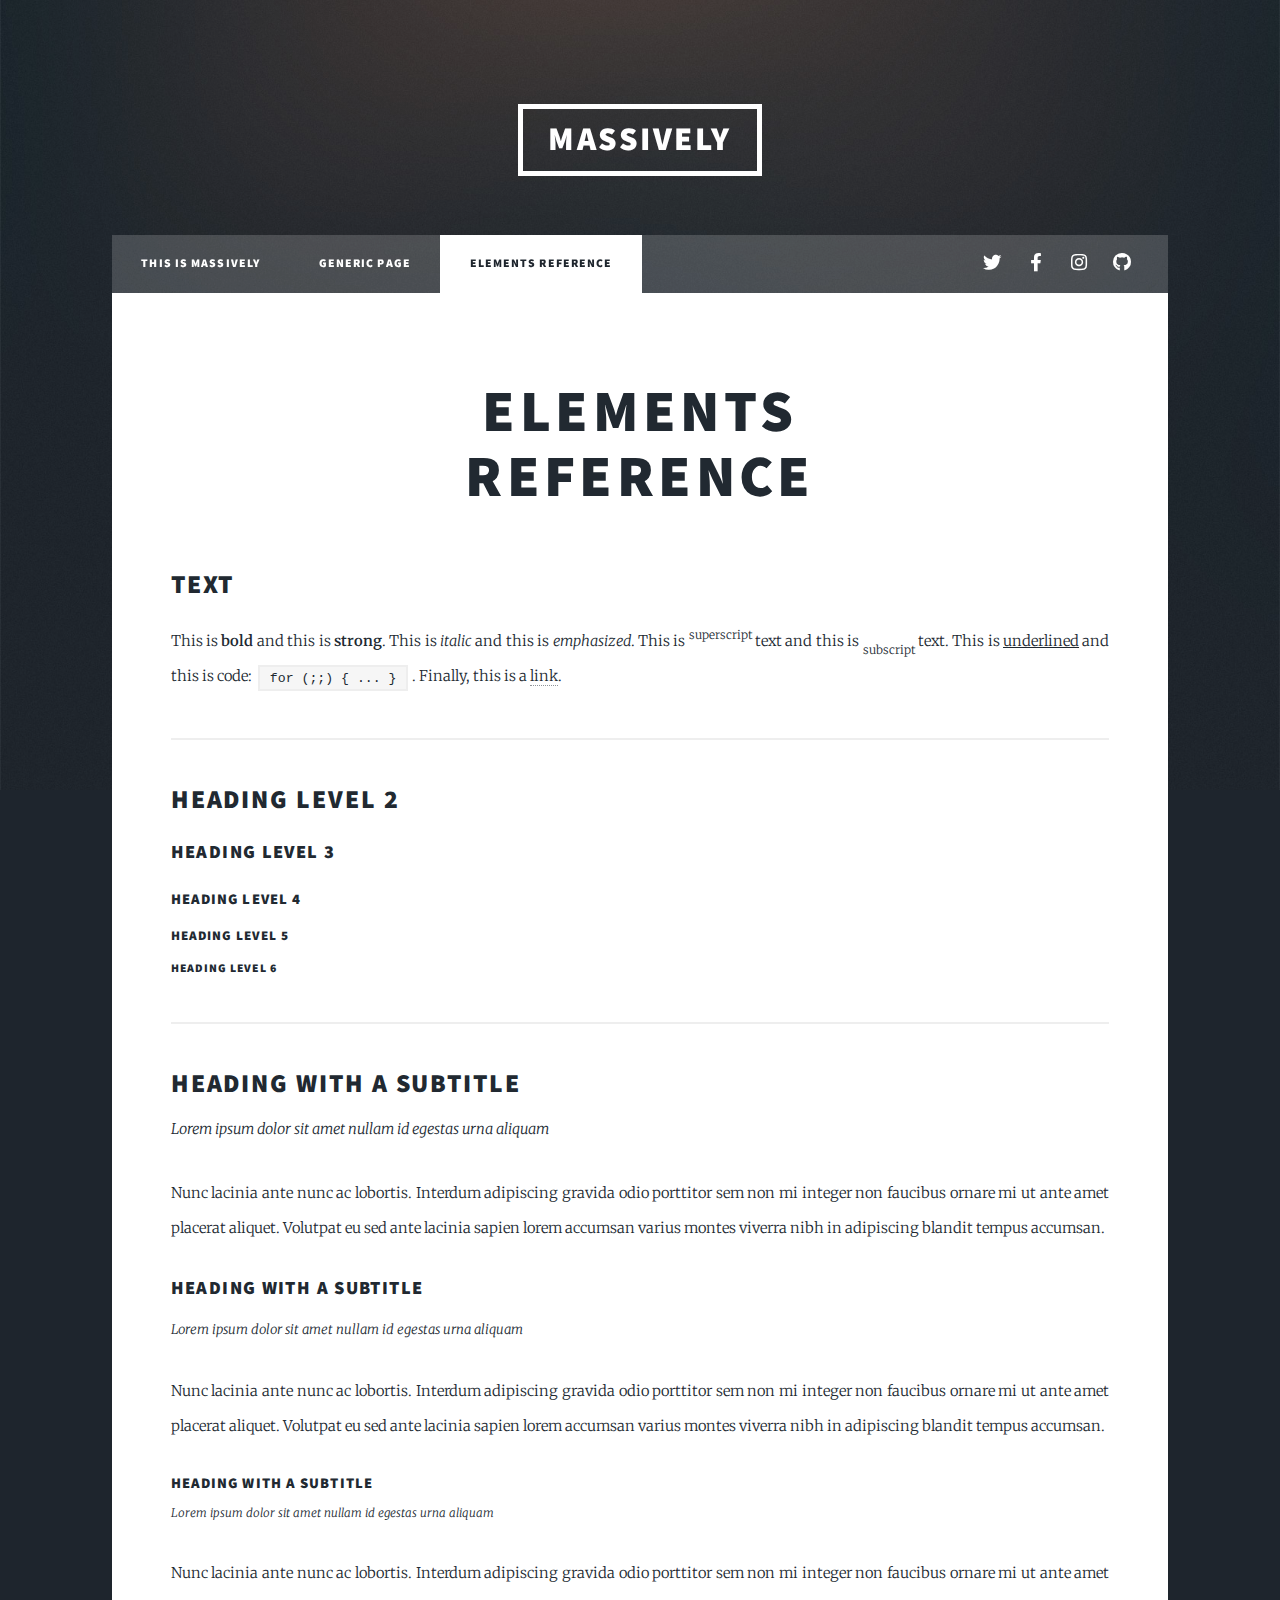
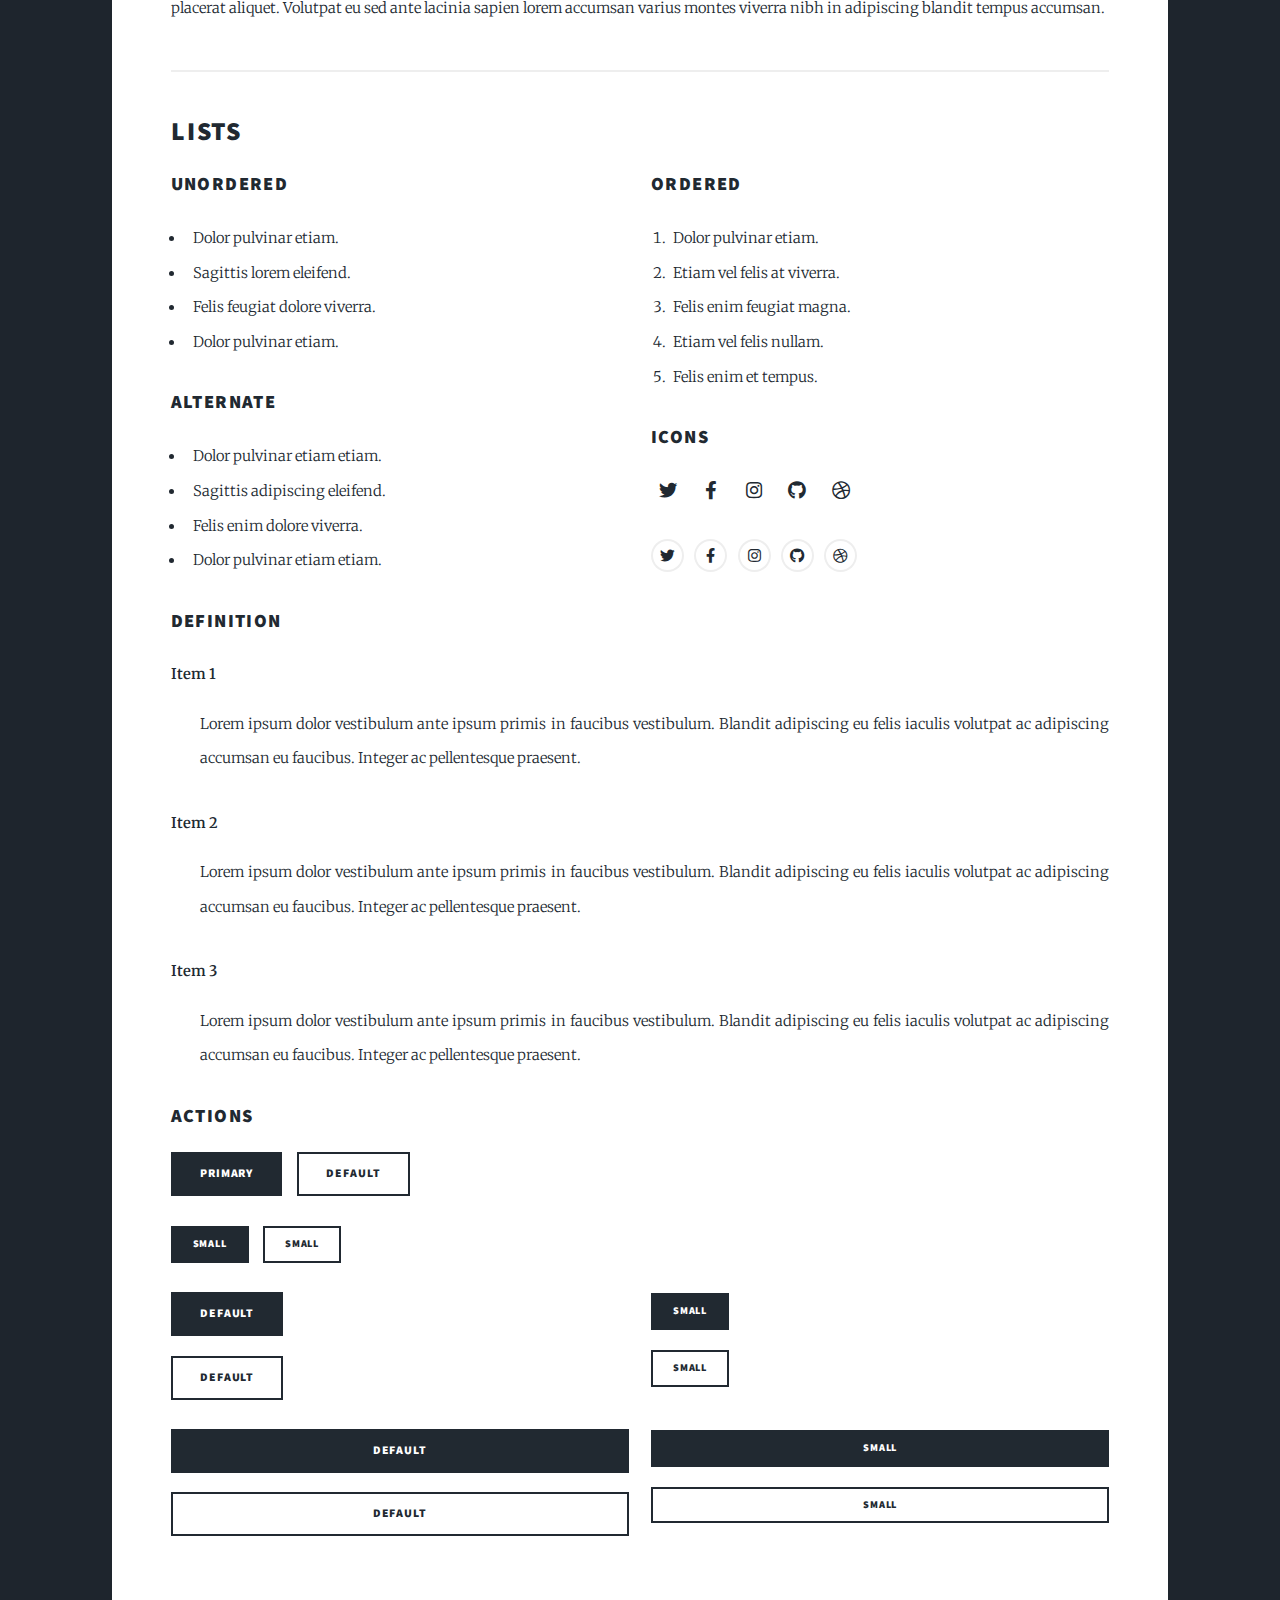
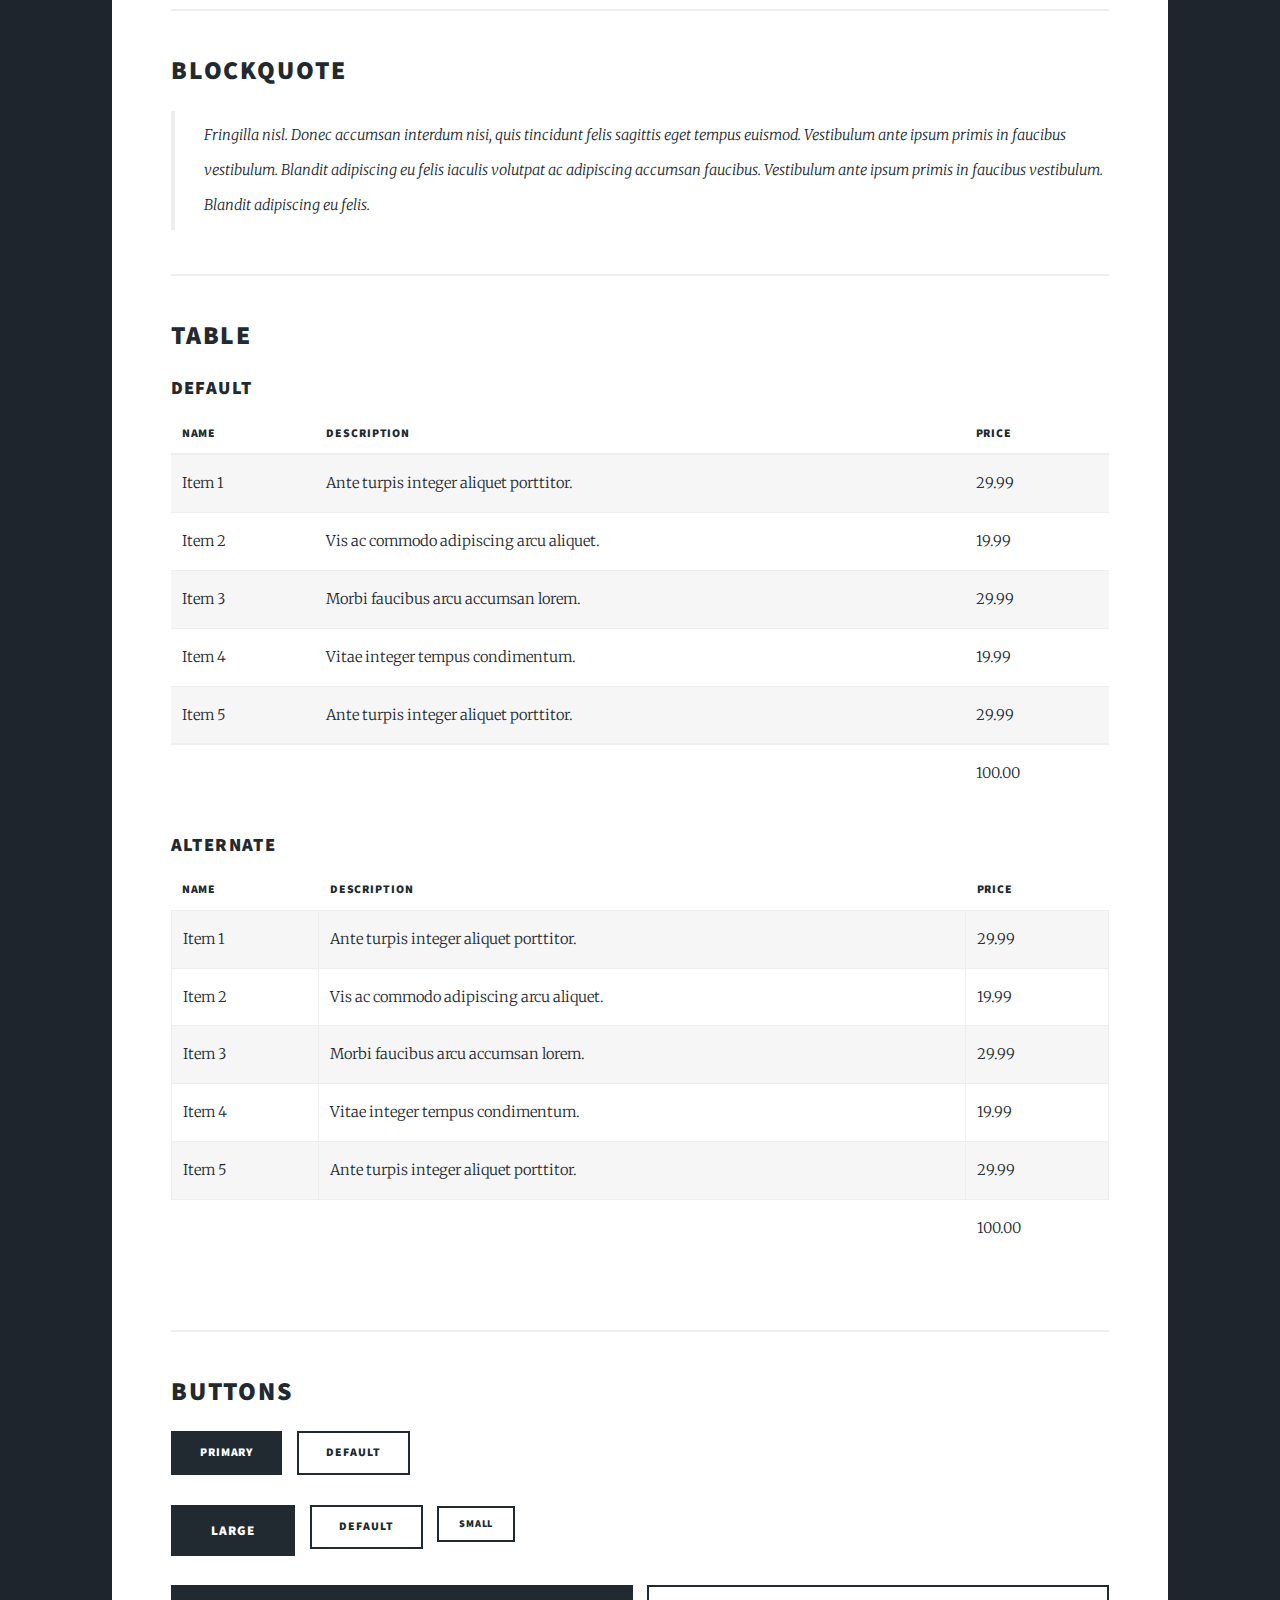
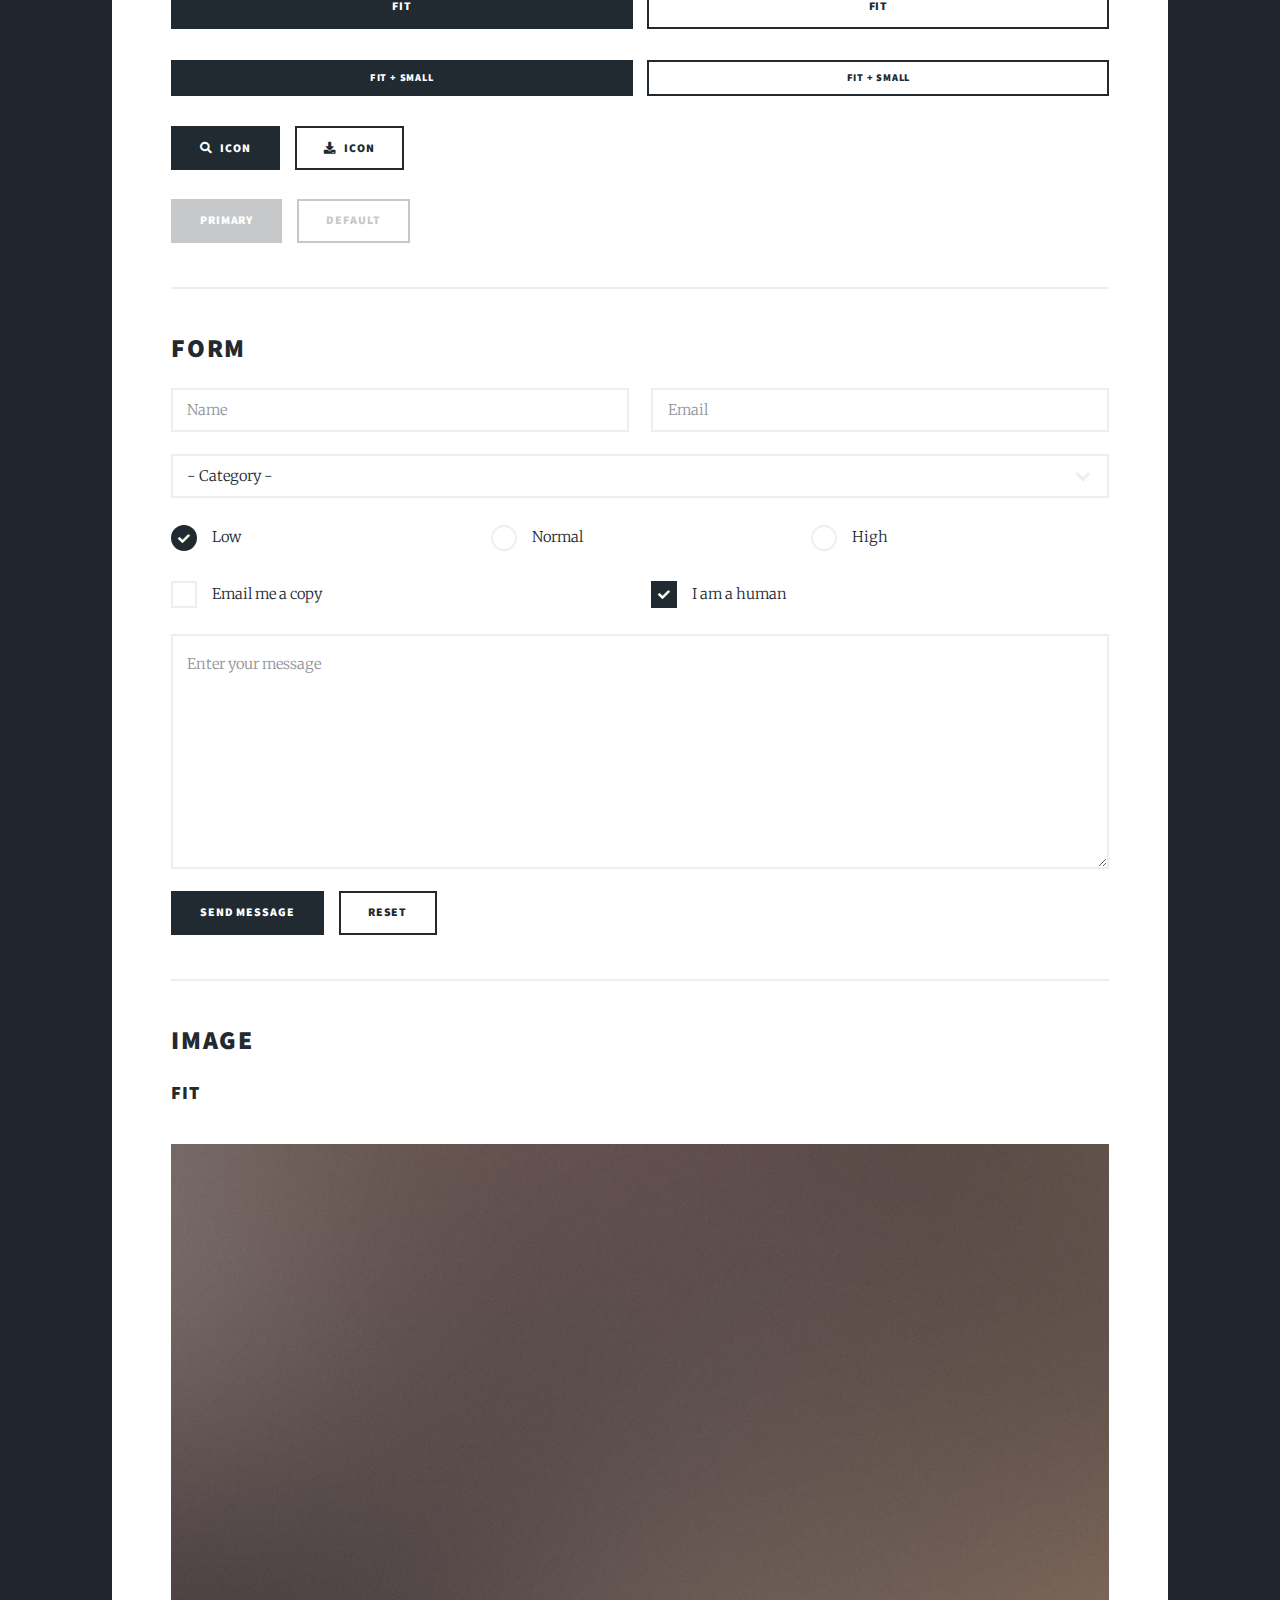
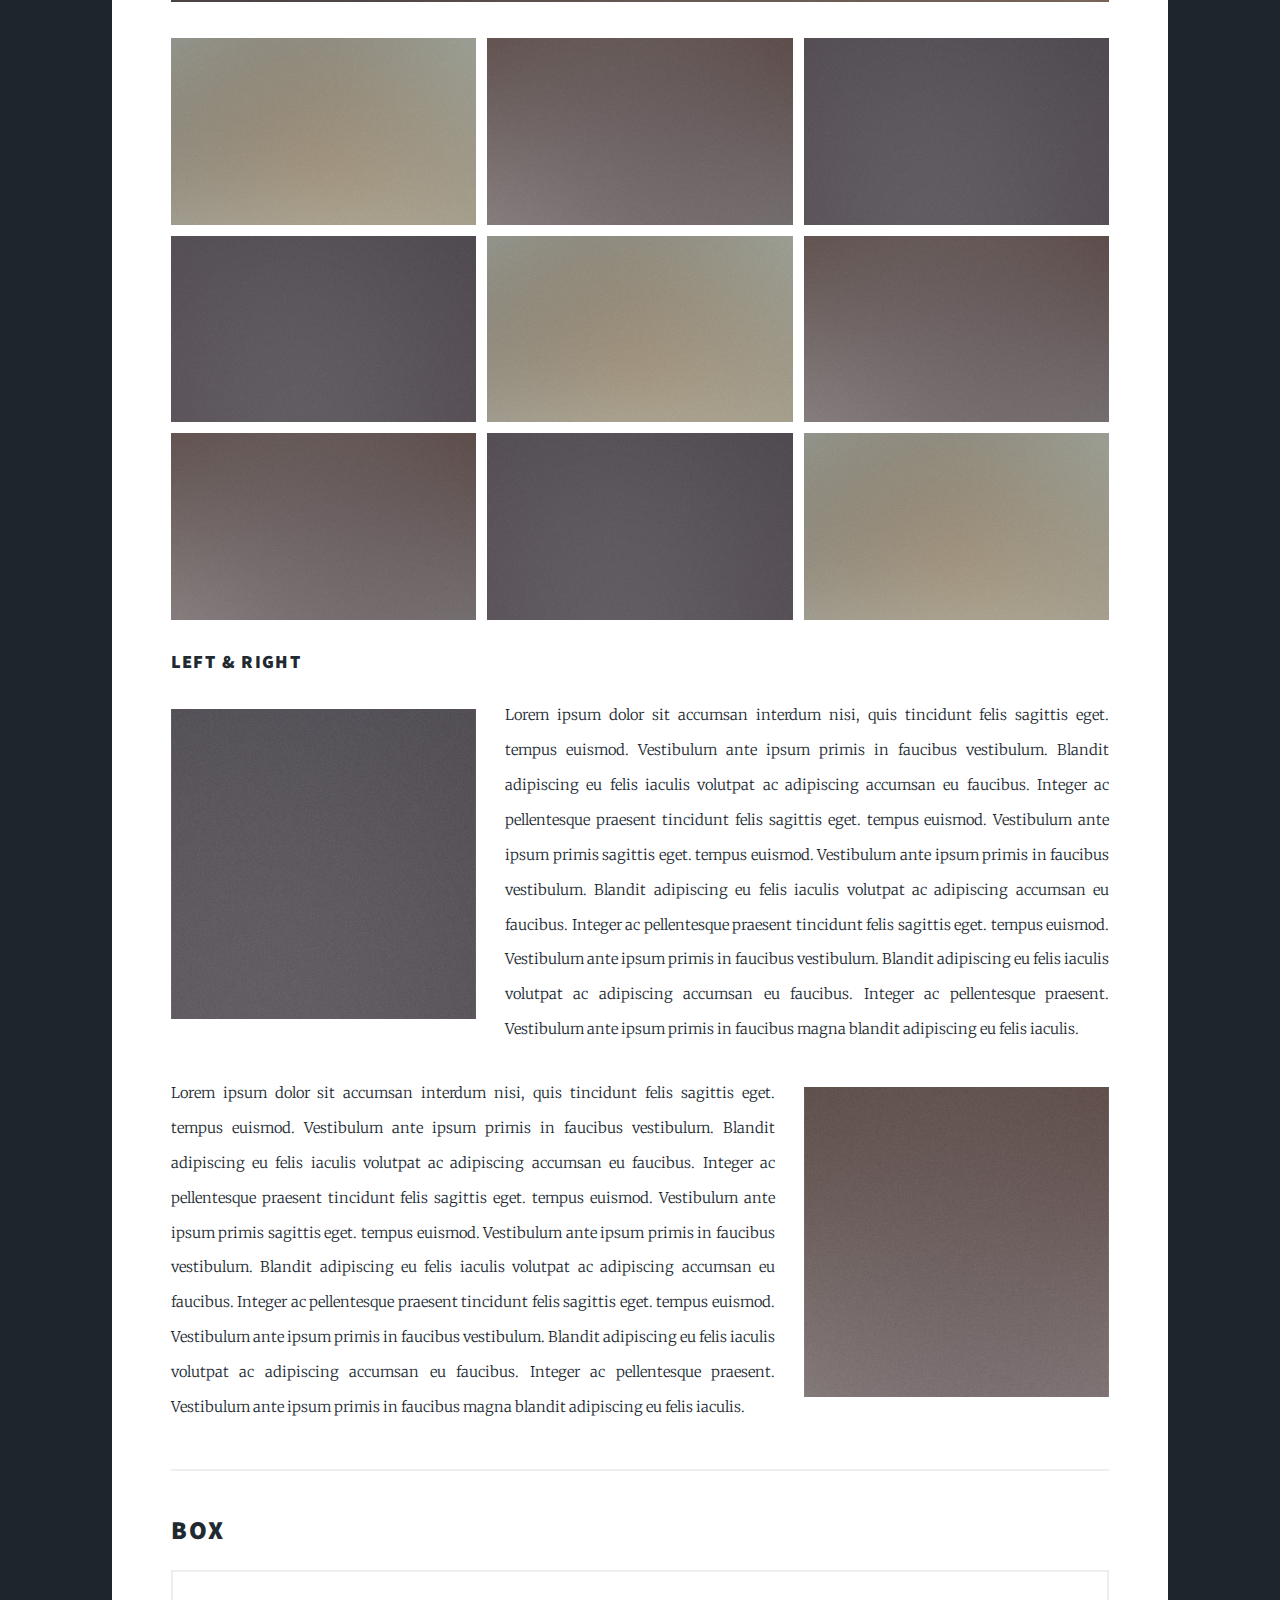
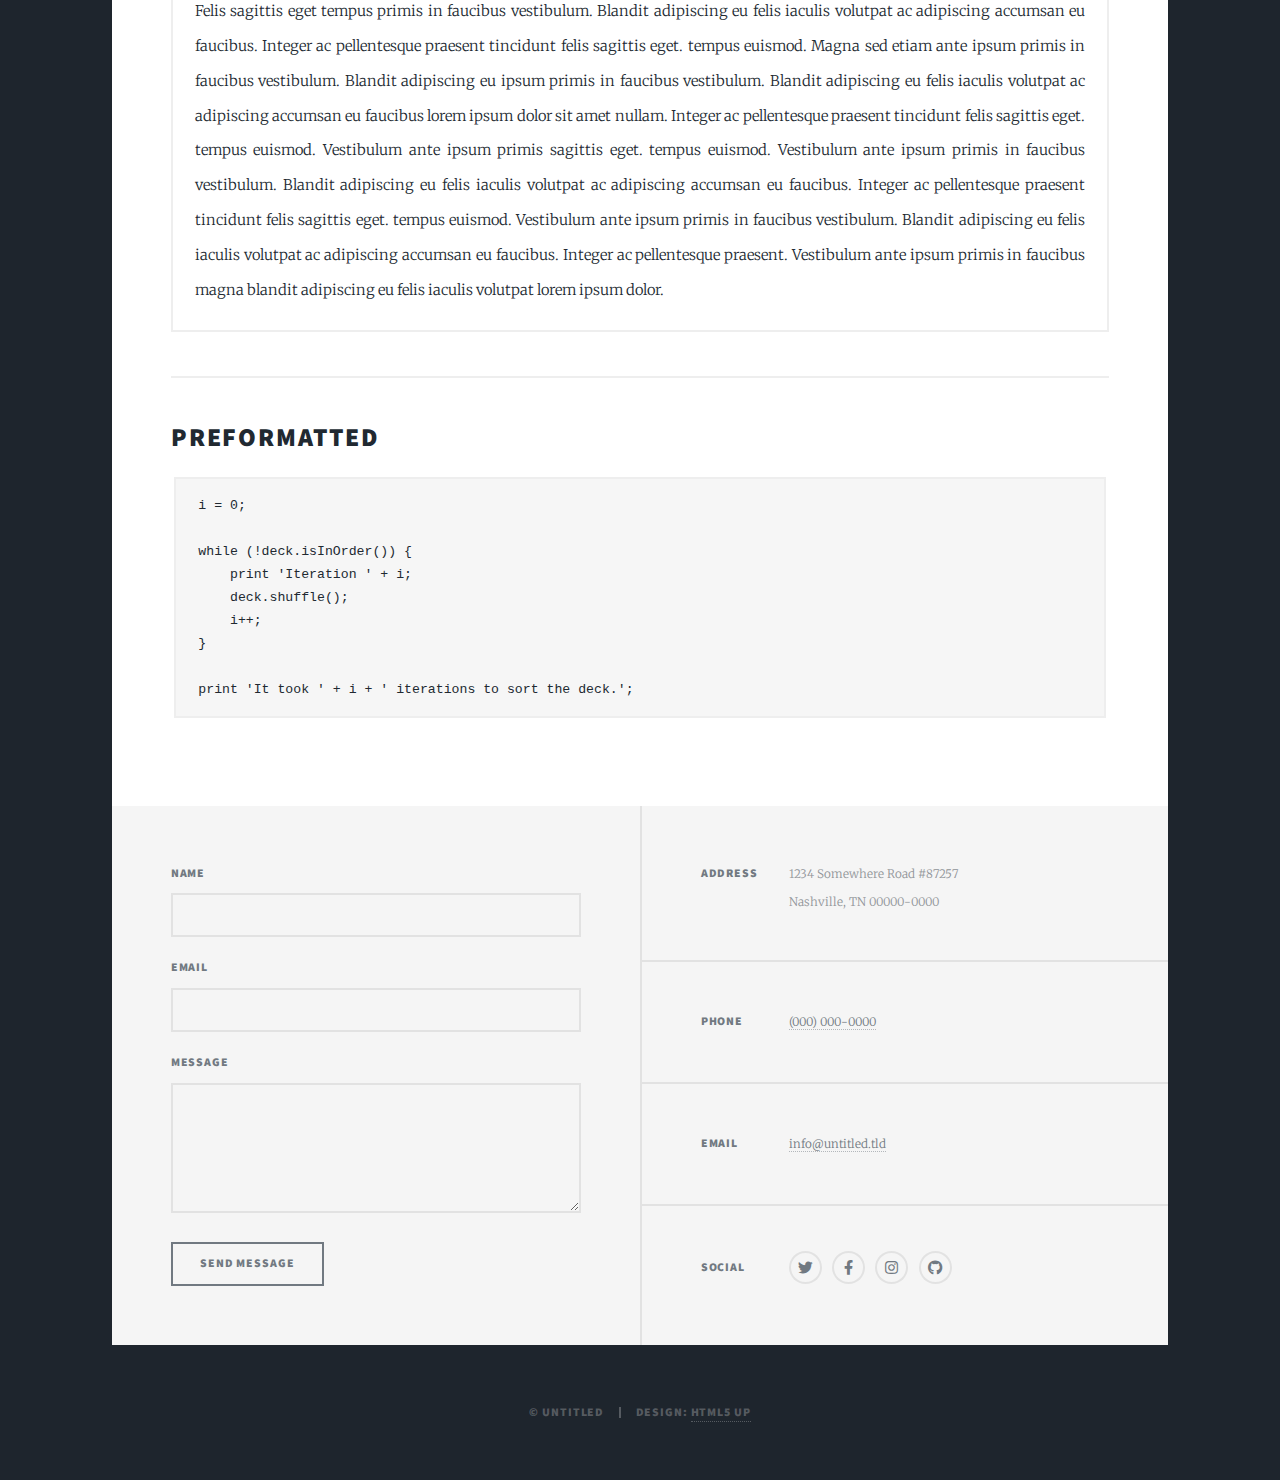
==== commit ed81d881: "fixing conflicts" ====
--- a/elements.html
+++ b/elements.html
@@ -26,7 +26,7 @@
 					<nav id="nav">
 						<ul class="links">
 							<li><a href="index.html">This is Massively</a></li>
-							<li><a href="generic.html">Generic Page</a></li>
+							<li><a href="about.html">Generic Page</a></li>
 							<li class="active"><a href="elements.html">Elements Reference</a></li>
 						</ul>
 						<ul class="icons">
--- a/assets/css/main.css
+++ b/assets/css/main.css
@@ -3227,18 +3227,17 @@
 		overflow: hidden;
 	}
 
-		#wrapper > .bg {
+		#wrapper>.bg {
 			position: absolute;
-			top: 0;
+			top: -110px;
 			left: 0;
 			width: 100%;
-			height: 100%;
+			height: 89.7%;
 			background-color: #212931;
-			background-image: url("../../images/overlay.png"), linear-gradient(0deg, rgba(0, 0, 0, 0.1), rgba(0, 0, 0, 0.1)), url("../../images/bg.jpg");
-			background-size: auto,								auto,														100% auto;
-			background-position: center,								center,														top center;
-			background-repeat: repeat,								no-repeat,													no-repeat;
-			background-attachment: scroll,								scroll,														scroll;
+			background-image: url("https://images.unsplash.com/photo-1494449428055-e4b0b6f4d978?ixlib=rb-1.2.1&ixid=eyJhcHBfaWQiOjEyMDd9&auto=format&fit=crop&w=1489&q=80"), linear-gradient(0deg, rgba(0, 0, 0, 0.1), rgba(0, 0, 0, 0.1)), url("../../images/bg.jpg");
+			background-size: 100%;
+			background-position: center, center, center; background-repeat: repeat, no-repeat, no-repeat;
+			background-attachment: scroll, scroll, scroll;
 			z-index: -1;
 		}
 
@@ -4686,4 +4685,9 @@
 			visibility: visible;
 		}
 
-	}+	}
+
+ion-icon {
+	font-size: 1.8rem;
+	padding: .6rem;
+}
